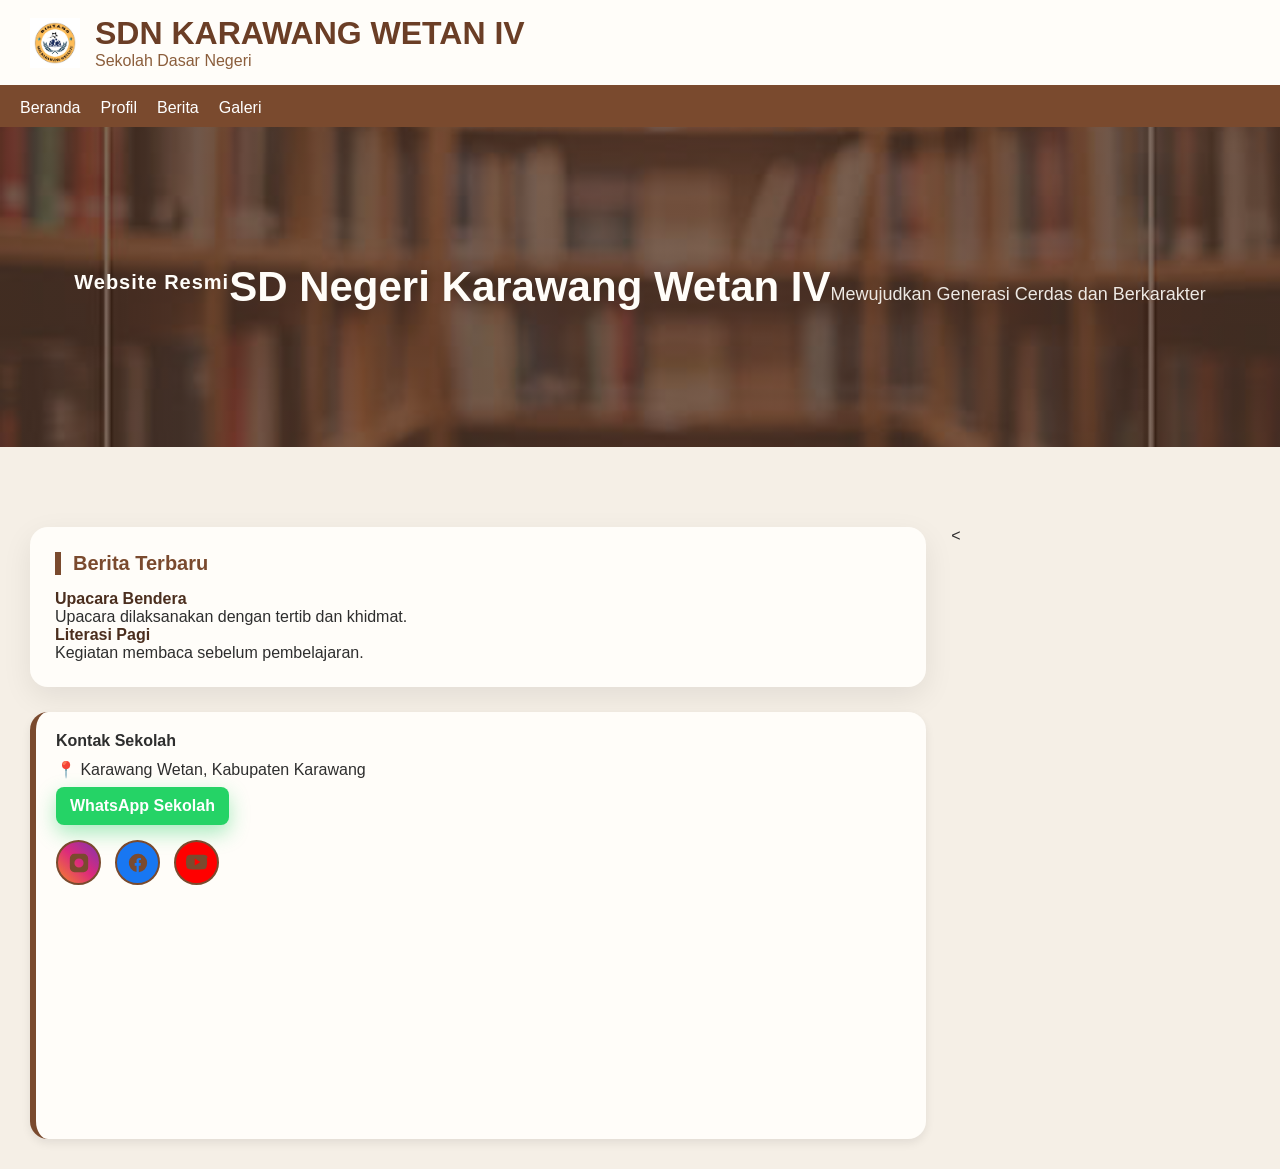
==== index.html @ 0826dd6b "Add files via upload" ====
<!DOCTYPE html>
<html lang="id">
<head>
    <meta charset="UTF-8">
    <title>SDN KARAWANG WETAN IV</title>
    <meta name="viewport" content="width=device-width, initial-scale=1.0">
    <link href="https://fonts.googleapis.com/css2?family=Inter:wght@300;400;600;700&display=swap" rel="stylesheet">
    <link rel="stylesheet" href="style.css">
</head>
<body>

<header class="header fade-in">
    <div class="header-left">
        <img src="logo.jpg" alt="Logo" class="logo">
        <div>
            <h1>SDN KARAWANG WETAN IV</h1>
            <p>Sekolah Dasar Negeri</p>
        </div>
    </div>
</header>

<nav class="navbar fade-in">
    <a href="index.html">Beranda</a>
    <a href="profil.html">Profil</a>
    <a href="berita.html">Berita</a>
    <a href="galeri.html">Galeri</a>
</nav>

<section class="hero">
    <h2>Website Resmi</h2>
<h1>SD Negeri Karawang Wetan IV</h1>
<p class="hero-sub">Mewujudkan Generasi Cerdas dan Berkarakter</p>
</section>

<main class="container">

<section class="content fade-in">
    <h3 class="section-title">Berita Terbaru</h3>

    <article class="post fade-in">
        <h4>Upacara Bendera</h4>
        <p>Upacara dilaksanakan dengan tertib dan khidmat.</p>
    </article>

    <article class="post fade-in">
        <h4>Literasi Pagi</h4>
        <p>Kegiatan membaca sebelum pembelajaran.</p>
    </article>
</section>

<<aside class="sidebar fade-in">
    <h4>Kontak Sekolah</h4>

    <p>
        📍 Karawang Wetan, Kabupaten Karawang
    </p>

    <a href="https://wa.me/6281234567890" target="_blank" class="wa-btn">
        WhatsApp Sekolah
    </a>

    <!-- SOSIAL MEDIA -->
    <div class="social-media">
    <a href="https://instagram.com/" target="_blank" class="social ig" data-tooltip="Instagram Sekolah">
        <svg viewBox="0 0 24 24">
            <path d="M7 2h10a5 5 0 015 5v10a5 5 0 01-5 5H7a5 5 0 01-5-5V7a5 5 0 015-5zm5 5a5 5 0 100 10 5 5 0 000-10zm6.5-.9a1.1 1.1 0 11-2.2 0 1.1 1.1 0 012.2 0z"/>
        </svg>
    </a>

    <a href="https://facebook.com/" target="_blank" class="social fb" data-tooltip="Facebook Sekolah">
        <svg viewBox="0 0 24 24">
            <path d="M22 12a10 10 0 10-11.6 9.9v-7h-2v-3h2v-2.3c0-2 1.2-3.1 3-3.1.9 0 1.8.1 1.8.1v2h-1c-1 0-1.3.6-1.3 1.2V12h2.3l-.4 3h-1.9v7A10 10 0 0022 12z"/>
        </svg>
    </a>

    <a href="https://youtube.com/" target="_blank" class="social yt" data-tooltip="YouTube Sekolah">
        <svg viewBox="0 0 24 24">
            <path d="M23.5 6.5s-.2-1.6-.9-2.3c-.8-.9-1.7-.9-2.1-1C17.7 3 12 3 12 3h0s-5.7 0-8.5.2c-.4.1-1.3.1-2.1 1C.7 4.9.5 6.5.5 6.5S0 8.4 0 10.3v1.4c0 1.9.5 3.8.5 3.8s.2 1.6.9 2.3c.8.9 1.9.9 2.4 1 1.7.2 7.2.2 7.2.2s5.7 0 8.5-.2c.4-.1 1.3-.1 2.1-1 .7-.7.9-2.3.9-2.3s.5-1.9.5-3.8v-1.4c0-1.9-.5-3.8-.5-3.8zM9.5 14.8V7.2l6.2 3.8-6.2 3.8z"/>
        </svg>
    </a>
</div>

    <!-- GOOGLE MAPS -->
    <iframe
        src="https://www.google.com/maps?q=SDN+Karawang+Wetan+IV&output=embed"
        width="100%"
        height="200"
        style="border:0; border-radius:12px; margin-top:15px;"
        loading="lazy">
    </iframe>
</aside>
---- style.css ----
* {
    margin: 0;
    padding: 0;
    box-sizing: border-box;
    font-family: 'Segoe UI', Tahoma, sans-serif;
}

body {
    background-color: #f4f6f9;
    color: #333;
}

/* HEADER */
.header {
    background: #0b5ed7;
    color: white;
    padding: 15px 30px;
}

.header-left {
    display: flex;
    align-items: center;
    gap: 15px;
}

.logo {
    width: 65px;
}

/* NAVBAR */
.navbar {
    background: #084298;
    display: flex;
    flex-wrap: wrap;
    padding: 10px 20px;
}

.navbar a {
    color: white;
    text-decoration: none;
    margin-right: 20px;
    font-weight: 500;
}

.navbar a:hover {
    text-decoration: underline;
}

/* HERO / BERANDA */
.hero {
    background: linear-gradient(
        rgba(0,0,0,0.55),
        rgba(0,0,0,0.55)
    ),
    url("perpustakaan.jpg") center/cover no-repeat;
    height: 320px;
    display: flex;
    justify-content: center;
    align-items: center;
    text-align: center;
    color: white;
}

.hero h2 {
    font-size: 32px;
    margin-bottom: 10px;
}

.hero p {
    font-size: 18px;
}

/* KONTEN */
.container {
    display: grid;
    grid-template-columns: 3fr 1fr;
    gap: 25px;
    padding: 30px;
}

.content {
    background: white;
    padding: 25px;
    border-radius: 12px;
    box-shadow: 0 4px 10px rgba(0,0,0,0.08);
}

.section-title {
    border-left: 5px solid #0b5ed7;
    padding-left: 12px;
    margin-bottom: 15px;
    font-size: 20px;
}

/* SIDEBAR */
.sidebar {
    background: white;
    padding: 20px;
    border-radius: 12px;
    box-shadow: 0 4px 10px rgba(0,0,0,0.08);
}

.sidebar h4 {
    margin-bottom: 10px;
}

/* GALERI */
.content img {
    transition: 0.3s;
}

.content img:hover {
    transform: scale(1.05);
}

/* FOOTER */
.footer {
    background: #0b5ed7;
    color: white;
    text-align: center;
    padding: 15px;
    margin-top: 30px;
}

/* RESPONSIVE */
@media (max-width: 768px) {
    .container {
        grid-template-columns: 1fr;
    }

    .hero h2 {
        font-size: 24px;
    }

    .navbar {
        gap: 10px;
    }
}
.wa-btn {
    display: inline-block;
    margin-top: 8px;
    background: #25d366;
    color: white;
    padding: 10px 14px;
    border-radius: 8px;
    text-decoration: none;
    font-weight: 600;
}

.wa-btn:hover {
    background: #1ebe5d;
}
.logo {
  width: 50px;
}

.slider img {
  width: 100%;
  border-radius: 12px;
  margin-bottom: 20px;
}

.galeri-grid {
  display: grid;
  grid-template-columns: repeat(auto-fill, minmax(150px, 1fr));
  gap: 15px;
}

.galeri-grid img {
  width: 100%;
  border-radius: 10px;
  transition: transform 0.3s;
}

.galeri-grid img:hover {
  transform: scale(1.05);
}
/* ===== ANIMASI GLOBAL ===== */
* {
    transition: all 0.3s ease;
}

/* Animasi fade-in saat load */
.fade-in {
    animation: fadeIn 1s ease forwards;
}

@keyframes fadeIn {
    from {
        opacity: 0;
        transform: translateY(25px);
    }
    to {
        opacity: 1;
        transform: translateY(0);
    }
}

/* Hover card */
.post, .content, .sidebar {
    border-radius: 12px;
}

.post:hover, .content:hover, .sidebar:hover {
    box-shadow: 0 15px 40px rgba(0,0,0,0.12);
    transform: translateY(-5px);
}

/* Navbar animasi */
.navbar a {
    position: relative;
}

.navbar a::after {
    content: "";
    position: absolute;
    bottom: 6px;
    left: 50%;
    width: 0;
    height: 2px;
    background: #0d6efd;
    transition: 0.3s;
}

.navbar a:hover::after {
    width: 60%;
    left: 20%;
}

/* Tombol WA animasi */
.wa-btn {
    box-shadow: 0 8px 20px rgba(37,211,102,0.4);
}

.wa-btn:hover {
    transform: scale(1.05);
}

/* Hero teks animasi */
.hero h1, .hero h2, .hero p {
    animation: fadeIn 1.2s ease;
}
/* SOSIAL MEDIA */
.social-media {
    display: flex;
    gap: 12px;
    margin: 15px 0;
}

.social-media a {
    width: 45px;
    height: 45px;
    border-radius: 50%;
    display: flex;
    align-items: center;
    justify-content: center;
    color: white;
    font-weight: 700;
    text-decoration: none;
    font-size: 14px;
}

/* WARNA IKON */
.social-media .ig {
    background: linear-gradient(45deg, #f58529, #dd2a7b, #8134af);
}

.social-media .fb {
    background: #1877f2;
}

.social-media .yt {
    background: #ff0000;
}

/* HOVER */
.social-media a:hover {
    transform: scale(1.1);
    opacity: 0.9;
}
.social-media {
    display: flex;
    gap: 12px;
    margin: 15px 0;
}

.social {
    width: 46px;
    height: 46px;
    border-radius: 50%;
    display: flex;
    align-items: center;
    justify-content: center;
    position: relative;
    transition: 0.3s ease;
}

.social svg {
    width: 22px;
    height: 22px;
    fill: white;
}

/* WARNA */
.ig { background: linear-gradient(45deg, #f58529, #dd2a7b, #8134af); }
.fb { background: #1877f2; }
.yt { background: #ff0000; }

/* HOVER */
.social:hover {
    transform: scale(1.15);
}

/* TOOLTIP */
.social::after {
    content: attr(data-tooltip);
    position: absolute;
    bottom: -35px;
    background: #333;
    color: white;
    padding: 5px 8px;
    font-size: 12px;
    border-radius: 6px;
    opacity: 0;
    pointer-events: none;
    transition: 0.3s;
    white-space: nowrap;
}

.social:hover::after {
    opacity: 1;
}
/* =========================
   TEMA PERPUSTAKAAN
   ========================= */

body {
    background: #f5efe6;
    color: #2e2e2e;
}

/* HEADER */
.header {
    background: #fffdf9;
    border-bottom: 4px solid #7a4a2e;
}

/* NAVBAR */
.navbar {
    background: #7a4a2e;
}

.navbar a {
    color: #ffffff;
}

.navbar a:hover {
    background: #4b2e1e;
}

/* HERO PERPUSTAKAAN */
.hero {
    background: linear-gradient(
        rgba(75, 46, 30, 0.7),
        rgba(75, 46, 30, 0.7)
    ),
    url("perpustakaan.jpg");
    background-size: cover;
    background-position: center;
    color: #fffdf9;
    padding: 70px 20px;
}

/* CONTAINER */
.container {
    margin-top: 50px;
}

/* CONTENT */
.content {
    background: #fffdf9;
    border-radius: 18px;
    box-shadow: 0 10px 30px rgba(0,0,0,0.08);
}

/* JUDUL SECTION */
.section-title {
    color: #7a4a2e;
    border-left: 6px solid #7a4a2e;
    padding-left: 12px;
    border-bottom: none;
}

/* POST BERITA */
.post h4 {
    color: #4b2e1e;
}

/* SIDEBAR */
.sidebar {
    background: #fffdf9;
    border-left: 6px solid #7a4a2e;
    border-radius: 18px;
}

/* FOOTER */
.footer {
    background: #4b2e1e;
    color: #fffdf9;
}
/* SOSIAL MEDIA PERPUSTAKAAN */

.social-media {
    display: flex;
    gap: 14px;
    margin-top: 15px;
}

.social {
    width: 46px;
    height: 46px;
    border-radius: 50%;
    background: #f5efe6;
    border: 2px solid #7a4a2e;
    display: flex;
    align-items: center;
    justify-content: center;
    transition: 0.3s ease;
}

.social svg {
    width: 22px;
    height: 22px;
    fill: #7a4a2e;
}

.social:hover {
    background: #7a4a2e;
}

.social:hover svg {
    fill: #fffdf9;
}
.whatsapp-btn {
    display: flex;
    align-items: center;
    gap: 10px;
    background: #7a4a2e;
    color: white;
    padding: 12px;
    border-radius: 12px;
    text-decoration: none;
    font-weight: 600;
    margin: 15px 0;
}

.whatsapp-btn:hover {
    background: #4b2e1e;
}
/* WARNA TEKS HEADER */
.header h1 {
    color: #6b3e26; /* coklat pendidikan */
}

.header p {
    color: #8b5e3c;
}
.hero h1 {
    font-size: 42px;
    font-weight: 700;
    line-height: 1.3;
}

.hero h2 {
    font-size: 20px;
    letter-spacing: 1px;
}

.hero-sub {
    margin-top: 15px;
    font-size: 16px;
    opacity: 0.9;
}
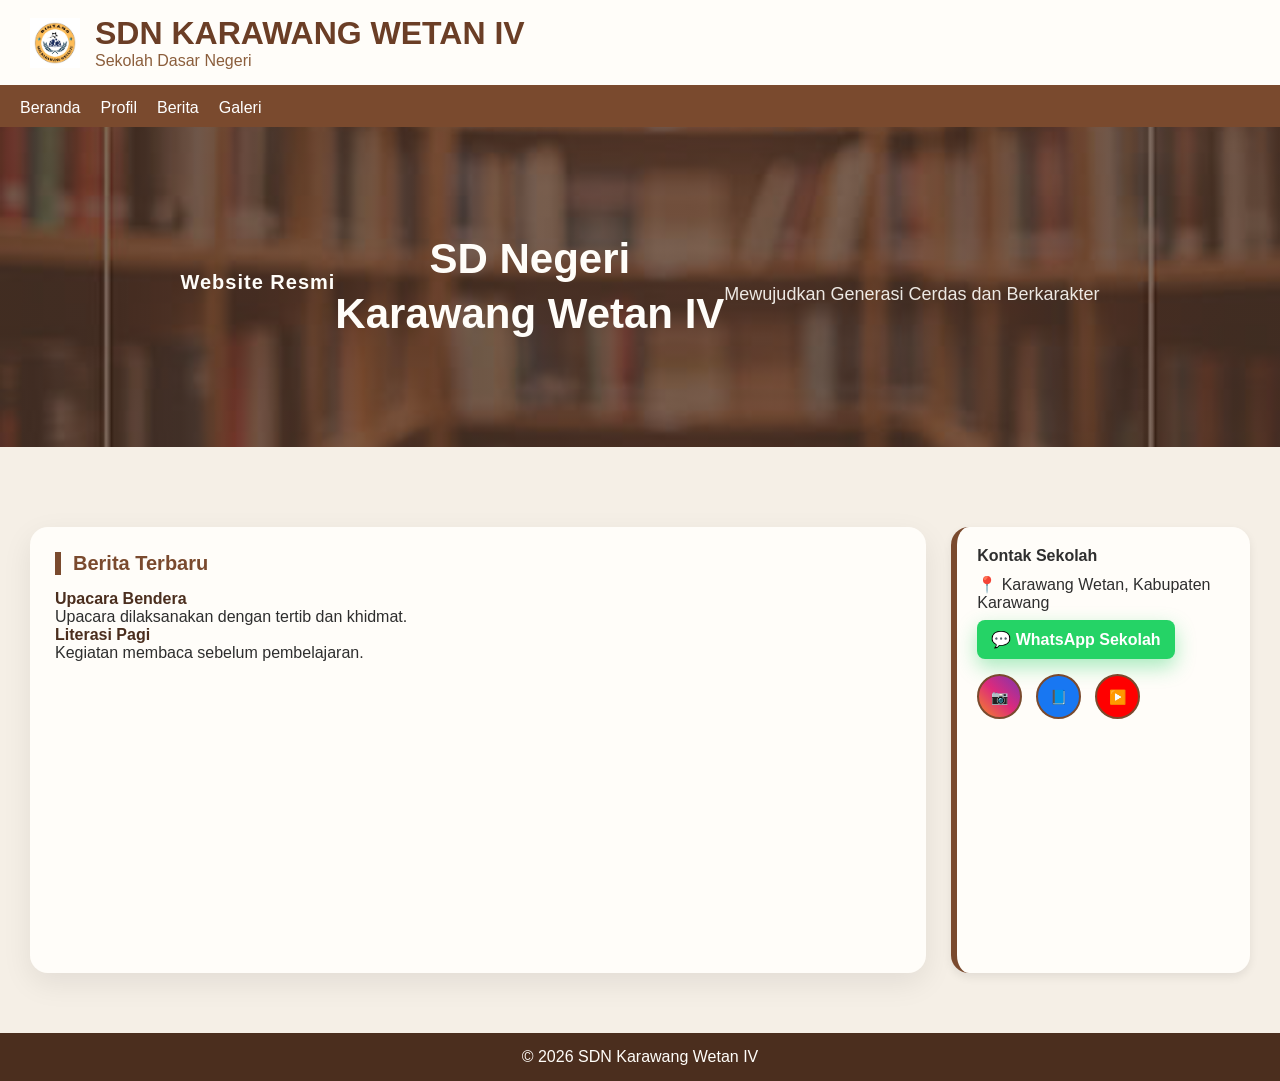
==== commit 86634ff5: "Add files via upload" ====
--- a/index.html
+++ b/index.html
@@ -9,9 +9,10 @@
 </head>
 <body>
 
+<!-- HEADER -->
 <header class="header fade-in">
     <div class="header-left">
-        <img src="logo.jpg" alt="Logo" class="logo">
+        <img src="logo.jpg" alt="Logo Sekolah" class="logo">
         <div>
             <h1>SDN KARAWANG WETAN IV</h1>
             <p>Sekolah Dasar Negeri</p>
@@ -19,6 +20,7 @@
     </div>
 </header>
 
+<!-- NAVBAR -->
 <nav class="navbar fade-in">
     <a href="index.html">Beranda</a>
     <a href="profil.html">Profil</a>
@@ -26,66 +28,75 @@
     <a href="galeri.html">Galeri</a>
 </nav>
 
+<!-- HERO -->
 <section class="hero">
     <h2>Website Resmi</h2>
-<h1>SD Negeri Karawang Wetan IV</h1>
-<p class="hero-sub">Mewujudkan Generasi Cerdas dan Berkarakter</p>
+    <h1>
+        SD Negeri<br>
+        Karawang Wetan IV
+    </h1>
+    <p class="hero-sub">
+        Mewujudkan Generasi Cerdas dan Berkarakter
+    </p>
 </section>
 
+<!-- MAIN CONTENT -->
 <main class="container">
 
-<section class="content fade-in">
-    <h3 class="section-title">Berita Terbaru</h3>
+    <!-- BERITA -->
+    <section class="content fade-in">
+        <h3 class="section-title">Berita Terbaru</h3>
 
-    <article class="post fade-in">
-        <h4>Upacara Bendera</h4>
-        <p>Upacara dilaksanakan dengan tertib dan khidmat.</p>
-    </article>
+        <article class="post fade-in">
+            <h4>Upacara Bendera</h4>
+            <p>Upacara dilaksanakan dengan tertib dan khidmat.</p>
+        </article>
 
-    <article class="post fade-in">
-        <h4>Literasi Pagi</h4>
-        <p>Kegiatan membaca sebelum pembelajaran.</p>
-    </article>
-</section>
+        <article class="post fade-in">
+            <h4>Literasi Pagi</h4>
+            <p>Kegiatan membaca sebelum pembelajaran.</p>
+        </article>
+    </section>
 
-<<aside class="sidebar fade-in">
-    <h4>Kontak Sekolah</h4>
+    <!-- SIDEBAR -->
+    <aside class="sidebar fade-in">
+        <h4>Kontak Sekolah</h4>
 
-    <p>
-        📍 Karawang Wetan, Kabupaten Karawang
-    </p>
+        <p>📍 Karawang Wetan, Kabupaten Karawang</p>
 
-    <a href="https://wa.me/6281234567890" target="_blank" class="wa-btn">
-        WhatsApp Sekolah
-    </a>
+        <a href="https://wa.me/6281234567890" target="_blank" class="wa-btn">
+            💬 WhatsApp Sekolah
+        </a>
 
-    <!-- SOSIAL MEDIA -->
-    <div class="social-media">
-    <a href="https://instagram.com/" target="_blank" class="social ig" data-tooltip="Instagram Sekolah">
-        <svg viewBox="0 0 24 24">
-            <path d="M7 2h10a5 5 0 015 5v10a5 5 0 01-5 5H7a5 5 0 01-5-5V7a5 5 0 015-5zm5 5a5 5 0 100 10 5 5 0 000-10zm6.5-.9a1.1 1.1 0 11-2.2 0 1.1 1.1 0 012.2 0z"/>
-        </svg>
-    </a>
+        <!-- SOSIAL MEDIA -->
+        <div class="social-media">
+            <a href="https://instagram.com/" target="_blank" class="social ig" title="Instagram">
+                📷
+            </a>
+            <a href="https://facebook.com/" target="_blank" class="social fb" title="Facebook">
+                📘
+            </a>
+            <a href="https://youtube.com/" target="_blank" class="social yt" title="YouTube">
+                ▶️
+            </a>
+        </div>
 
-    <a href="https://facebook.com/" target="_blank" class="social fb" data-tooltip="Facebook Sekolah">
-        <svg viewBox="0 0 24 24">
-            <path d="M22 12a10 10 0 10-11.6 9.9v-7h-2v-3h2v-2.3c0-2 1.2-3.1 3-3.1.9 0 1.8.1 1.8.1v2h-1c-1 0-1.3.6-1.3 1.2V12h2.3l-.4 3h-1.9v7A10 10 0 0022 12z"/>
-        </svg>
-    </a>
+        <!-- GOOGLE MAPS -->
+        <iframe
+            src="https://www.google.com/maps?q=SDN+Karawang+Wetan+IV&output=embed"
+            width="100%"
+            height="200"
+            style="border:0; border-radius:12px; margin-top:15px;"
+            loading="lazy">
+        </iframe>
+    </aside>
 
-    <a href="https://youtube.com/" target="_blank" class="social yt" data-tooltip="YouTube Sekolah">
-        <svg viewBox="0 0 24 24">
-            <path d="M23.5 6.5s-.2-1.6-.9-2.3c-.8-.9-1.7-.9-2.1-1C17.7 3 12 3 12 3h0s-5.7 0-8.5.2c-.4.1-1.3.1-2.1 1C.7 4.9.5 6.5.5 6.5S0 8.4 0 10.3v1.4c0 1.9.5 3.8.5 3.8s.2 1.6.9 2.3c.8.9 1.9.9 2.4 1 1.7.2 7.2.2 7.2.2s5.7 0 8.5-.2c.4-.1 1.3-.1 2.1-1 .7-.7.9-2.3.9-2.3s.5-1.9.5-3.8v-1.4c0-1.9-.5-3.8-.5-3.8zM9.5 14.8V7.2l6.2 3.8-6.2 3.8z"/>
-        </svg>
-    </a>
-</div>
+</main>
 
-    <!-- GOOGLE MAPS -->
-    <iframe
-        src="https://www.google.com/maps?q=SDN+Karawang+Wetan+IV&output=embed"
-        width="100%"
-        height="200"
-        style="border:0; border-radius:12px; margin-top:15px;"
-        loading="lazy">
-    </iframe>
-</aside>
+<!-- FOOTER -->
+<footer class="footer">
+    © 2026 SDN Karawang Wetan IV
+</footer>
+
+</body>
+</html>
--- a/style.css
+++ b/style.css
@@ -481,3 +481,73 @@
     font-size: 16px;
     opacity: 0.9;
 }
+/* SECTION UMUM */
+.section {
+    background: white;
+    margin: 40px auto;
+    padding: 30px;
+    width: 90%;
+    max-width: 1200px;
+    border-radius: 12px;
+}
+
+/* MOTTO */
+.motto {
+    text-align: center;
+    font-size: 22px;
+    font-weight: 600;
+    color: #6b3e26;
+}
+
+/* STATISTIK */
+.stats {
+    display: grid;
+    grid-template-columns: repeat(auto-fit, minmax(150px, 1fr));
+    gap: 20px;
+    text-align: center;
+}
+
+.stat-box {
+    background: #f5f1ec;
+    padding: 20px;
+    border-radius: 10px;
+    font-size: 18px;
+}
+
+/* LIST */
+.list {
+    padding-left: 20px;
+}
+
+.list li {
+    margin-bottom: 8px;
+}
+
+/* ANIMASI SCROLL */
+.fade-in {
+    animation: fadeUp 0.8s ease both;
+}
+
+@keyframes fadeUp {
+    from {
+        opacity: 0;
+        transform: translateY(30px);
+    }
+    to {
+        opacity: 1;
+        transform: translateY(0);
+    }
+}
+
+/* FLOATING WHATSAPP */
+.whatsapp-float {
+    position: fixed;
+    bottom: 20px;
+    right: 20px;
+    background: #25D366;
+    color: white;
+    padding: 14px 18px;
+    border-radius: 50px;
+    text-decoration: none;
+    font-weight: 600;
+}
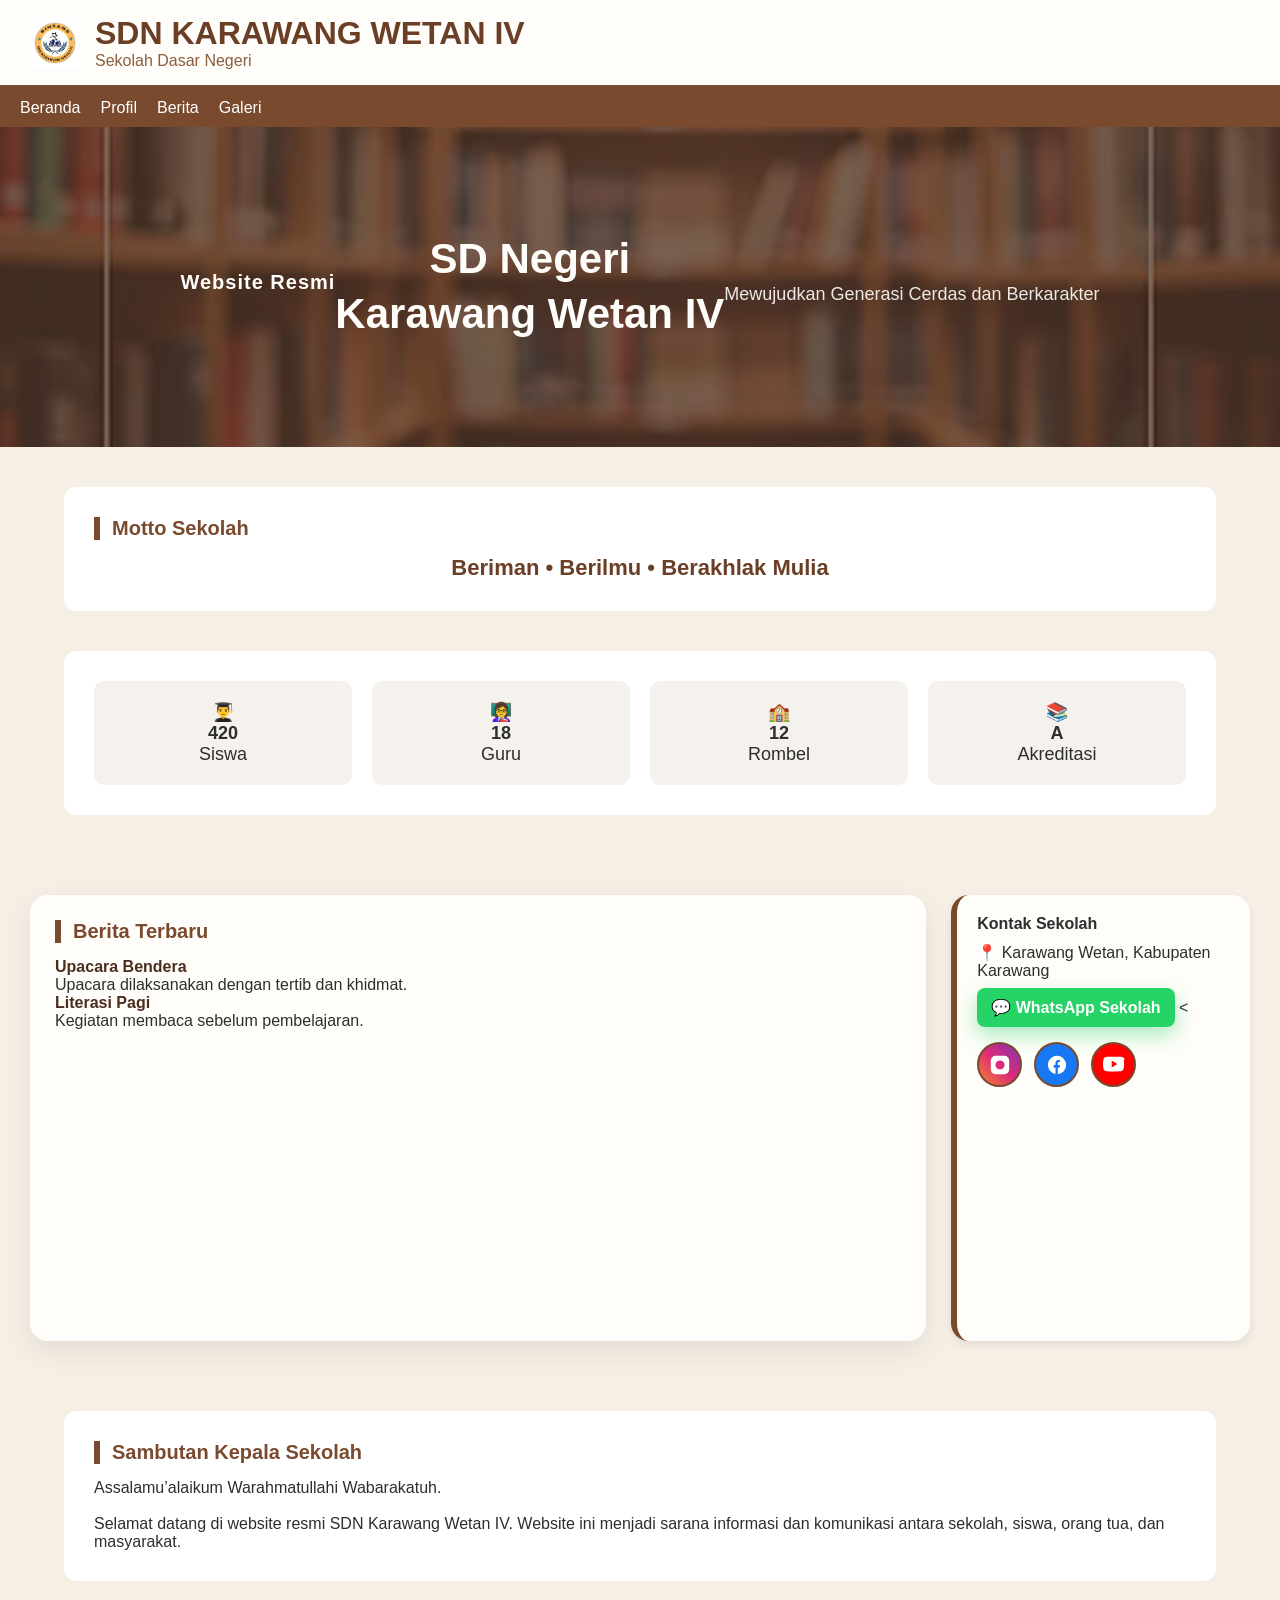
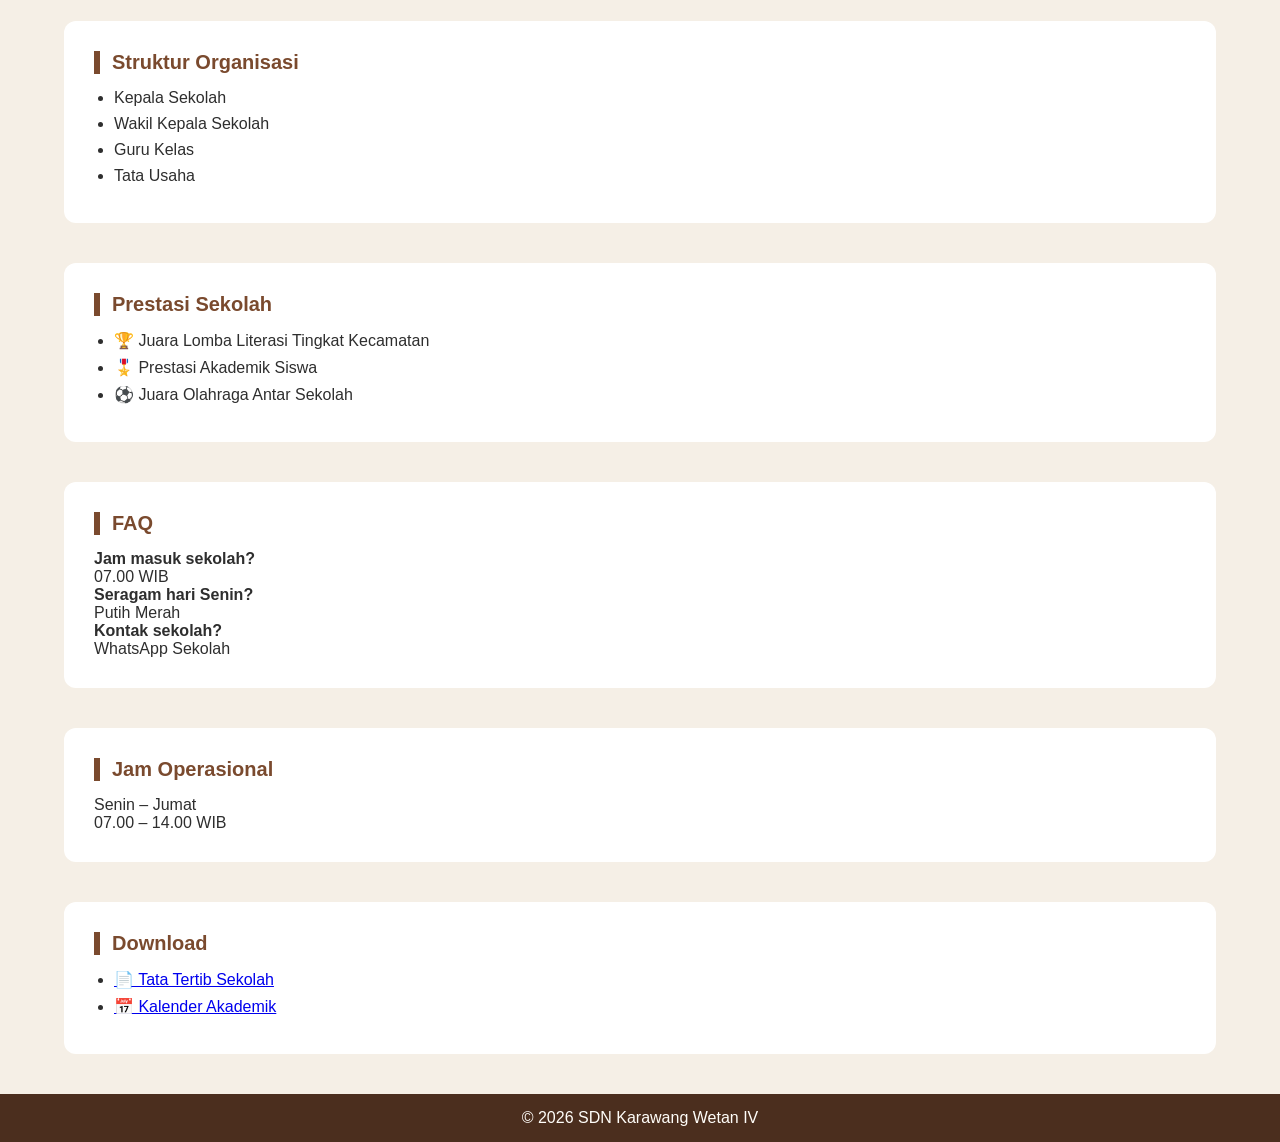
==== commit fc55b733: "Add files via upload" ====
--- a/index.html
+++ b/index.html
@@ -35,9 +35,21 @@
         SD Negeri<br>
         Karawang Wetan IV
     </h1>
-    <p class="hero-sub">
-        Mewujudkan Generasi Cerdas dan Berkarakter
-    </p>
+    <p class="hero-sub">Mewujudkan Generasi Cerdas dan Berkarakter</p>
+</section>
+
+<!-- MOTTO SEKOLAH -->
+<section class="section fade-in">
+    <h2 class="section-title">Motto Sekolah</h2>
+    <p class="motto">Beriman • Berilmu • Berakhlak Mulia</p>
+</section>
+
+<!-- STATISTIK -->
+<section class="section stats fade-in">
+    <div class="stat-box">👨‍🎓<br><strong>420</strong><br>Siswa</div>
+    <div class="stat-box">👩‍🏫<br><strong>18</strong><br>Guru</div>
+    <div class="stat-box">🏫<br><strong>12</strong><br>Rombel</div>
+    <div class="stat-box">📚<br><strong>A</strong><br>Akreditasi</div>
 </section>
 
 <!-- MAIN CONTENT -->
@@ -61,27 +73,35 @@
     <!-- SIDEBAR -->
     <aside class="sidebar fade-in">
         <h4>Kontak Sekolah</h4>
-
         <p>📍 Karawang Wetan, Kabupaten Karawang</p>
 
         <a href="https://wa.me/6281234567890" target="_blank" class="wa-btn">
             💬 WhatsApp Sekolah
         </a>
 
-        <!-- SOSIAL MEDIA -->
-        <div class="social-media">
-            <a href="https://instagram.com/" target="_blank" class="social ig" title="Instagram">
-                📷
-            </a>
-            <a href="https://facebook.com/" target="_blank" class="social fb" title="Facebook">
-                📘
-            </a>
-            <a href="https://youtube.com/" target="_blank" class="social yt" title="YouTube">
-                ▶️
-            </a>
-        </div>
+        <<div class="social-media">
+    <!-- INSTAGRAM -->
+    <a href="https://instagram.com/" target="_blank" class="social ig" title="Instagram">
+        <svg viewBox="0 0 24 24">
+            <path d="M7 2h10a5 5 0 015 5v10a5 5 0 01-5 5H7a5 5 0 01-5-5V7a5 5 0 015-5zm5 5a5 5 0 100 10 5 5 0 000-10zm6.5-.9a1.1 1.1 0 11-2.2 0 1.1 1.1 0 012.2 0z"/>
+        </svg>
+    </a>
 
-        <!-- GOOGLE MAPS -->
+    <!-- FACEBOOK -->
+    <a href="https://facebook.com/" target="_blank" class="social fb" title="Facebook">
+        <svg viewBox="0 0 24 24">
+            <path d="M22 12a10 10 0 10-11.6 9.9v-7h-2v-3h2v-2.3c0-2 1.2-3.1 3-3.1.9 0 1.8.1 1.8.1v2h-1c-1 0-1.3.6-1.3 1.2V12h2.3l-.4 3h-1.9v7A10 10 0 0022 12z"/>
+        </svg>
+    </a>
+
+    <!-- YOUTUBE -->
+    <a href="https://youtube.com/" target="_blank" class="social yt" title="YouTube">
+        <svg viewBox="0 0 24 24">
+            <path d="M23.5 6.5s-.2-1.6-.9-2.3c-.8-.9-1.7-.9-2.1-1C17.7 3 12 3 12 3s-5.7 0-8.5.2c-.4.1-1.3.1-2.1 1C.7 4.9.5 6.5.5 6.5S0 8.4 0 10.3v1.4c0 1.9.5 3.8.5 3.8s.2 1.6.9 2.3c.8.9 1.9.9 2.4 1 1.7.2 7.2.2 7.2.2s5.7 0 8.5-.2c.4-.1 1.3-.1 2.1-1 .7-.7.9-2.3.9-2.3s.5-1.9.5-3.8v-1.4c0-1.9-.5-3.8-.5-3.8zM9.5 14.8V7.2l6.2 3.8-6.2 3.8z"/>
+        </svg>
+    </a>
+</div>
+
         <iframe
             src="https://www.google.com/maps?q=SDN+Karawang+Wetan+IV&output=embed"
             width="100%"
@@ -93,6 +113,61 @@
 
 </main>
 
+<!-- SAMBUTAN KEPALA SEKOLAH -->
+<section class="section fade-in">
+    <h2 class="section-title">Sambutan Kepala Sekolah</h2>
+    <p>
+        Assalamu’alaikum Warahmatullahi Wabarakatuh.<br><br>
+        Selamat datang di website resmi SDN Karawang Wetan IV.
+        Website ini menjadi sarana informasi dan komunikasi antara
+        sekolah, siswa, orang tua, dan masyarakat.
+    </p>
+</section>
+
+<!-- STRUKTUR ORGANISASI -->
+<section class="section fade-in">
+    <h2 class="section-title">Struktur Organisasi</h2>
+    <ul class="list">
+        <li>Kepala Sekolah</li>
+        <li>Wakil Kepala Sekolah</li>
+        <li>Guru Kelas</li>
+        <li>Tata Usaha</li>
+    </ul>
+</section>
+
+<!-- PRESTASI -->
+<section class="section fade-in">
+    <h2 class="section-title">Prestasi Sekolah</h2>
+    <ul class="list">
+        <li>🏆 Juara Lomba Literasi Tingkat Kecamatan</li>
+        <li>🎖️ Prestasi Akademik Siswa</li>
+        <li>⚽ Juara Olahraga Antar Sekolah</li>
+    </ul>
+</section>
+
+<!-- FAQ -->
+<section class="section fade-in">
+    <h2 class="section-title">FAQ</h2>
+    <p><strong>Jam masuk sekolah?</strong><br>07.00 WIB</p>
+    <p><strong>Seragam hari Senin?</strong><br>Putih Merah</p>
+    <p><strong>Kontak sekolah?</strong><br>WhatsApp Sekolah</p>
+</section>
+
+<!-- JAM OPERASIONAL -->
+<section class="section fade-in">
+    <h2 class="section-title">Jam Operasional</h2>
+    <p>Senin – Jumat<br>07.00 – 14.00 WIB</p>
+</section>
+
+<!-- DOWNLOAD -->
+<section class="section fade-in">
+    <h2 class="section-title">Download</h2>
+    <ul class="list">
+        <li><a href="#">📄 Tata Tertib Sekolah</a></li>
+        <li><a href="#">📅 Kalender Akademik</a></li>
+    </ul>
+</section>
+
 <!-- FOOTER -->
 <footer class="footer">
     © 2026 SDN Karawang Wetan IV
--- a/style.css
+++ b/style.css
@@ -551,3 +551,34 @@
     text-decoration: none;
     font-weight: 600;
 }
+.social-media {
+    display: flex;
+    gap: 12px;
+    margin-top: 15px;
+}
+
+.social {
+    width: 44px;
+    height: 44px;
+    border-radius: 50%;
+    background: #000;
+    display: flex;
+    align-items: center;
+    justify-content: center;
+    transition: 0.3s ease;
+}
+
+.social svg {
+    width: 22px;
+    height: 22px;
+    fill: white;
+}
+
+/* WARNA BRAND ASLI */
+.social.ig:hover { background: #E1306C; }
+.social.fb:hover { background: #1877F2; }
+.social.yt:hover { background: #FF0000; }
+
+.social:hover {
+    transform: scale(1.1);
+}
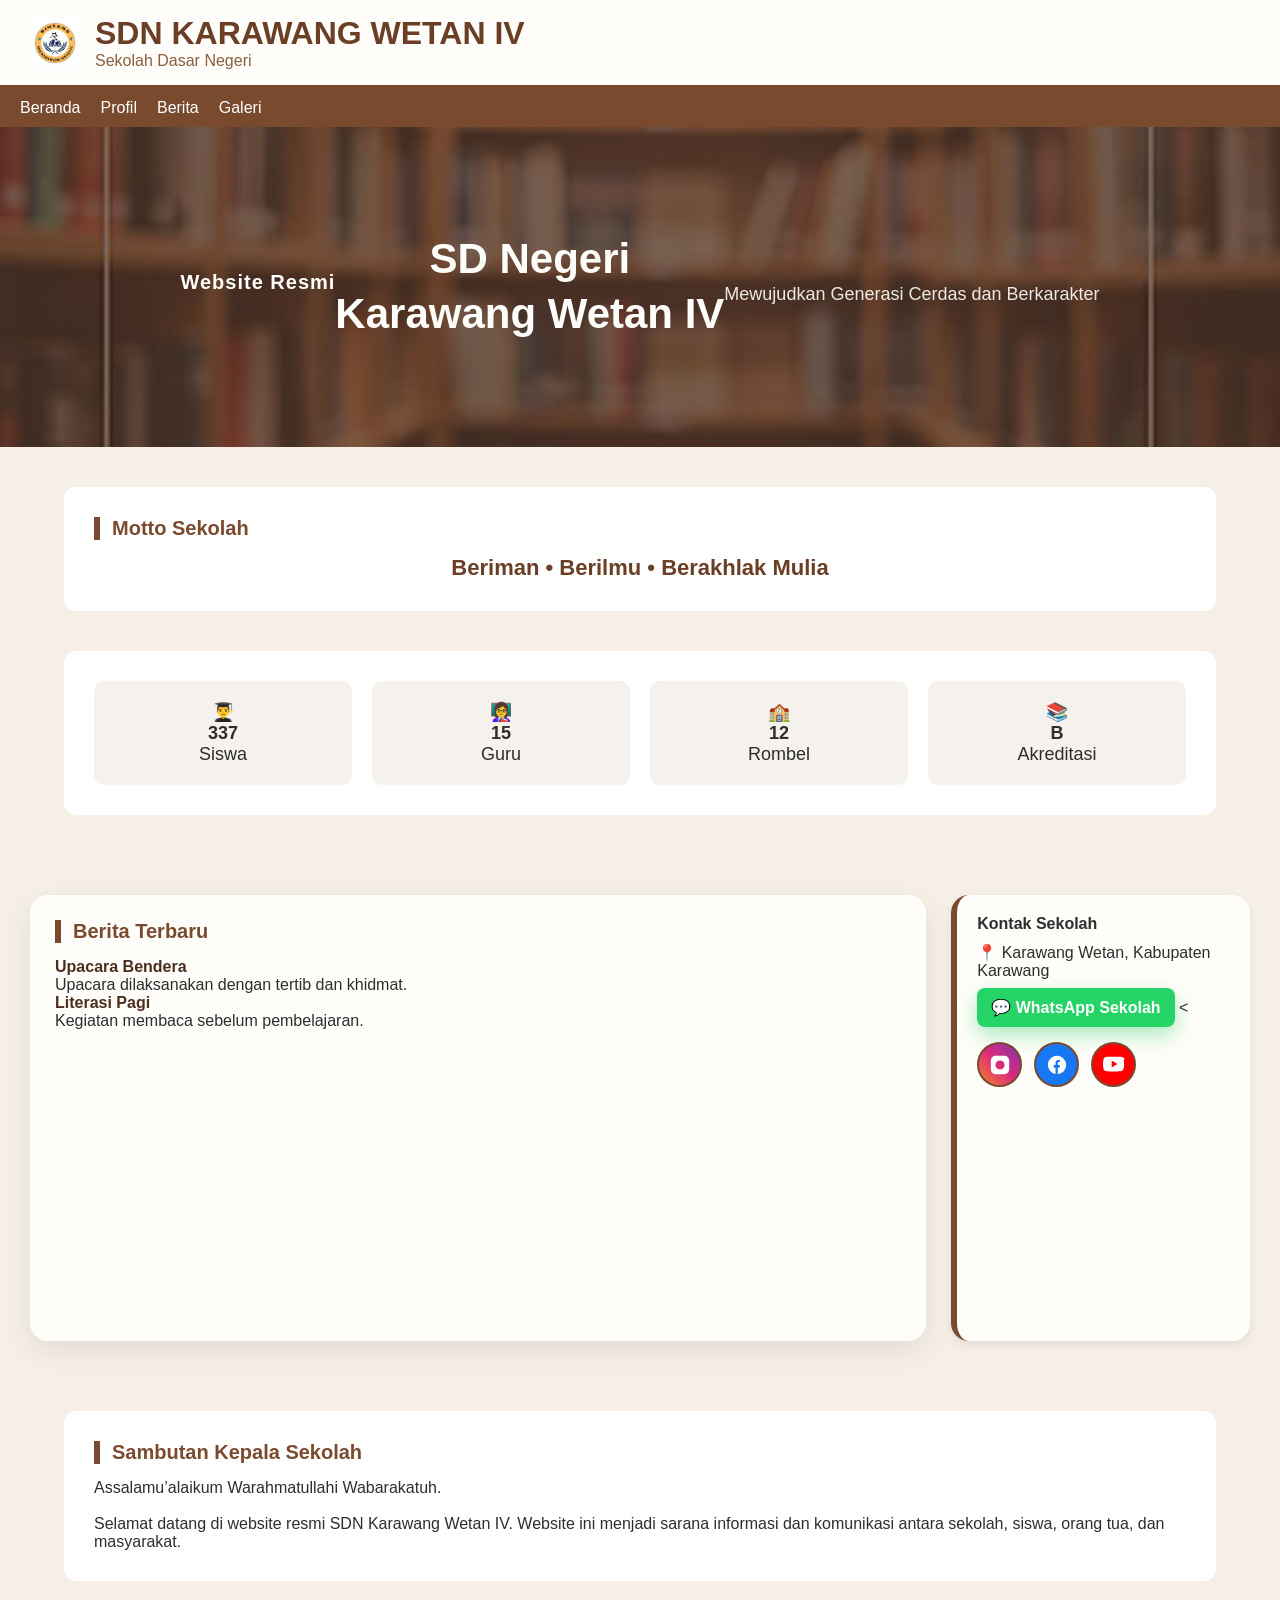
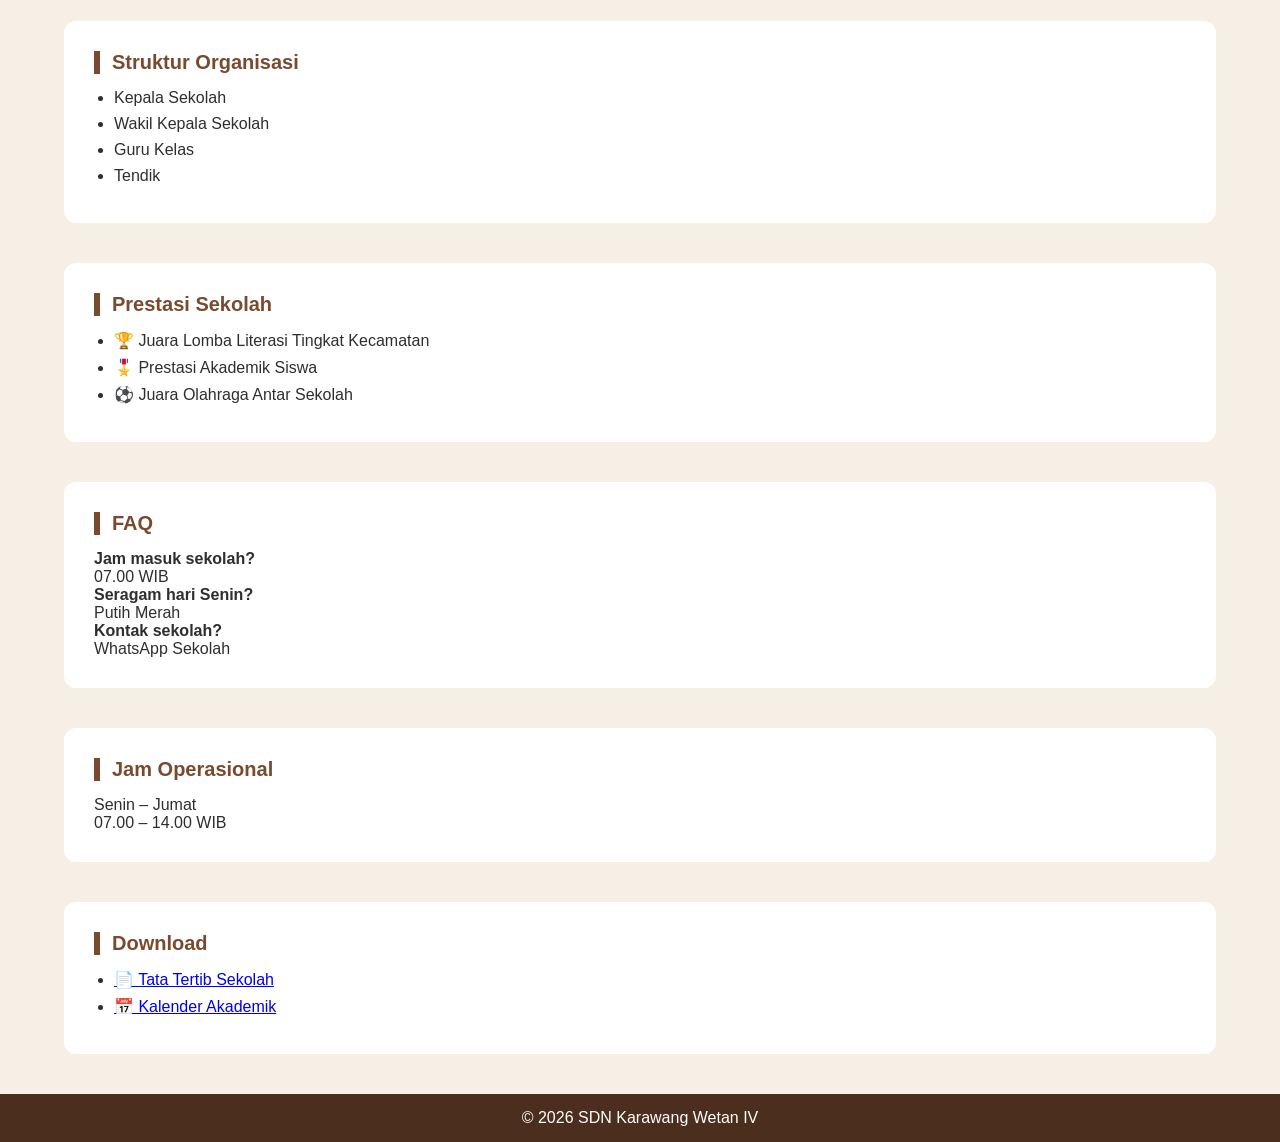
==== commit d9fce559: "Add files via upload" ====
--- a/index.html
+++ b/index.html
@@ -46,10 +46,10 @@
 
 <!-- STATISTIK -->
 <section class="section stats fade-in">
-    <div class="stat-box">👨‍🎓<br><strong>420</strong><br>Siswa</div>
-    <div class="stat-box">👩‍🏫<br><strong>18</strong><br>Guru</div>
+    <div class="stat-box">👨‍🎓<br><strong>337</strong><br>Siswa</div>
+    <div class="stat-box">👩‍🏫<br><strong>15</strong><br>Guru</div>
     <div class="stat-box">🏫<br><strong>12</strong><br>Rombel</div>
-    <div class="stat-box">📚<br><strong>A</strong><br>Akreditasi</div>
+    <div class="stat-box">📚<br><strong>B</strong><br>Akreditasi</div>
 </section>
 
 <!-- MAIN CONTENT -->
@@ -131,7 +131,7 @@
         <li>Kepala Sekolah</li>
         <li>Wakil Kepala Sekolah</li>
         <li>Guru Kelas</li>
-        <li>Tata Usaha</li>
+        <li>Tendik</li>
     </ul>
 </section>
 
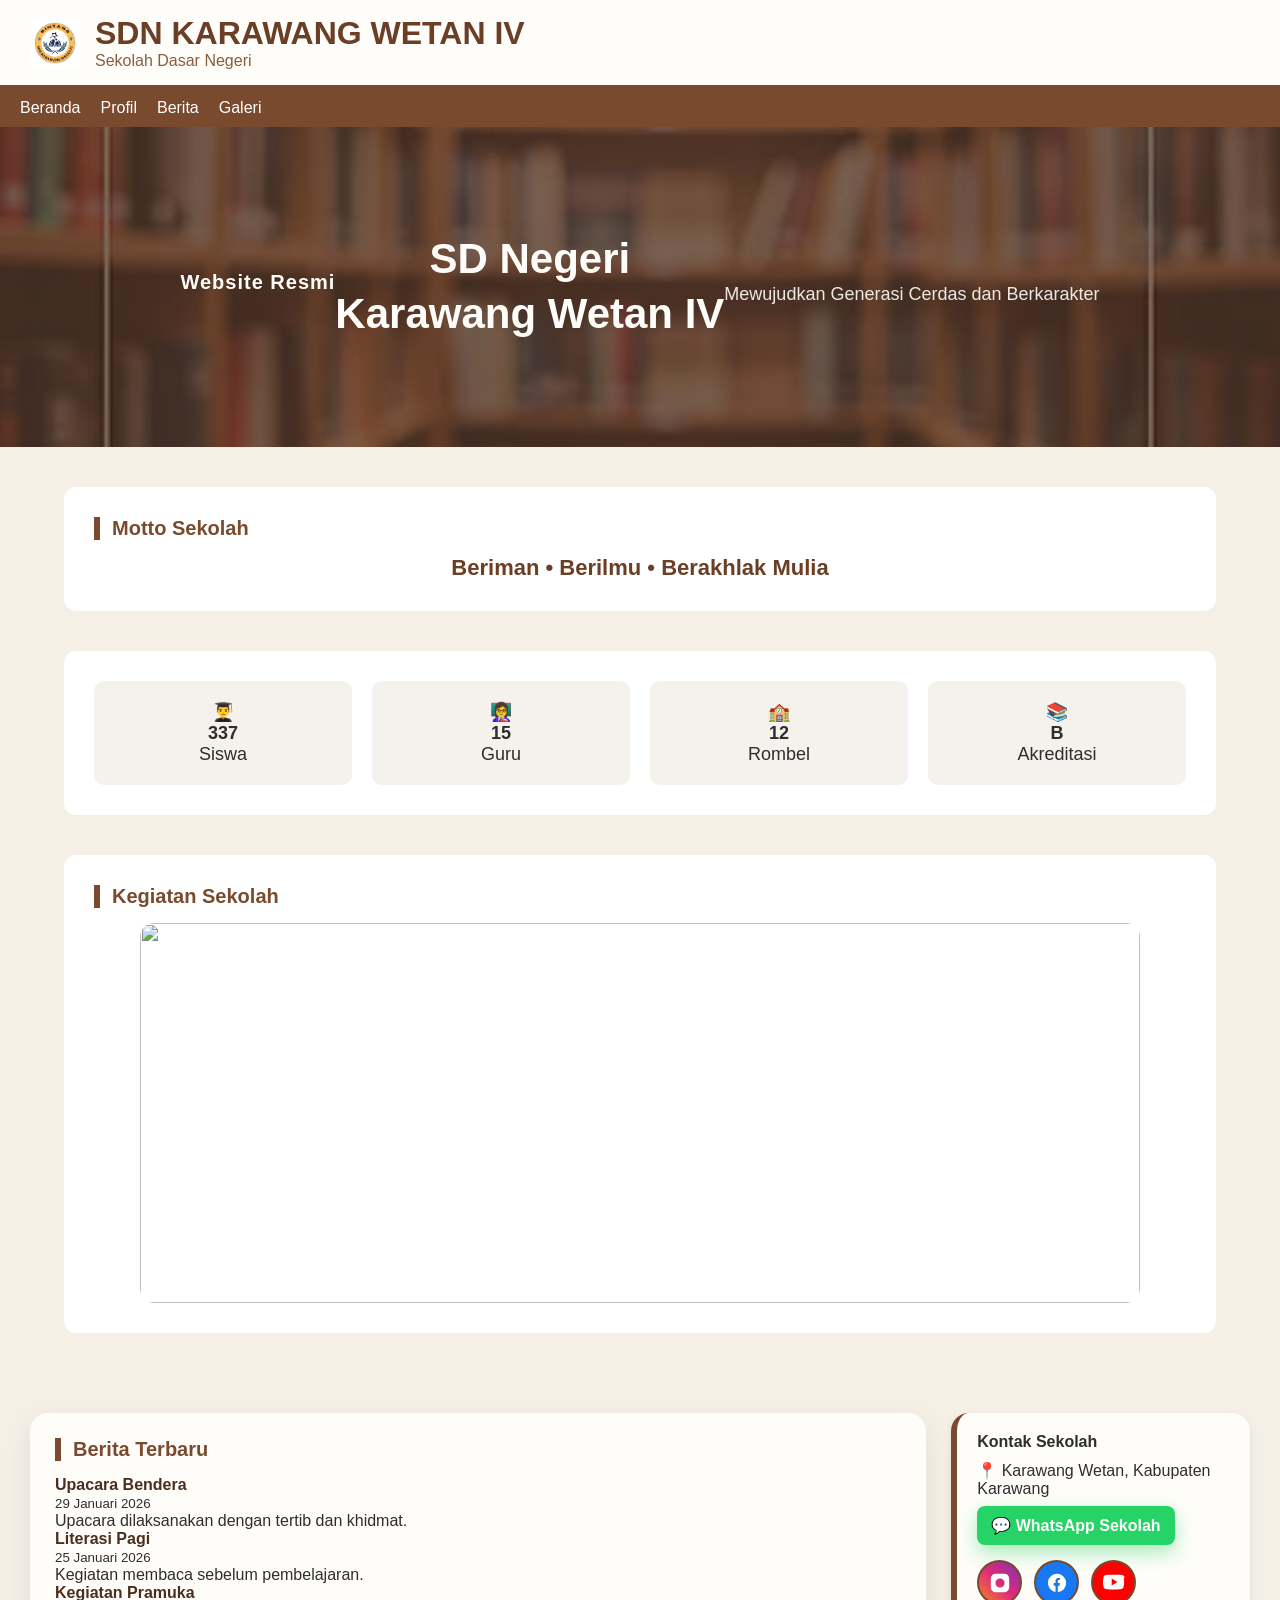
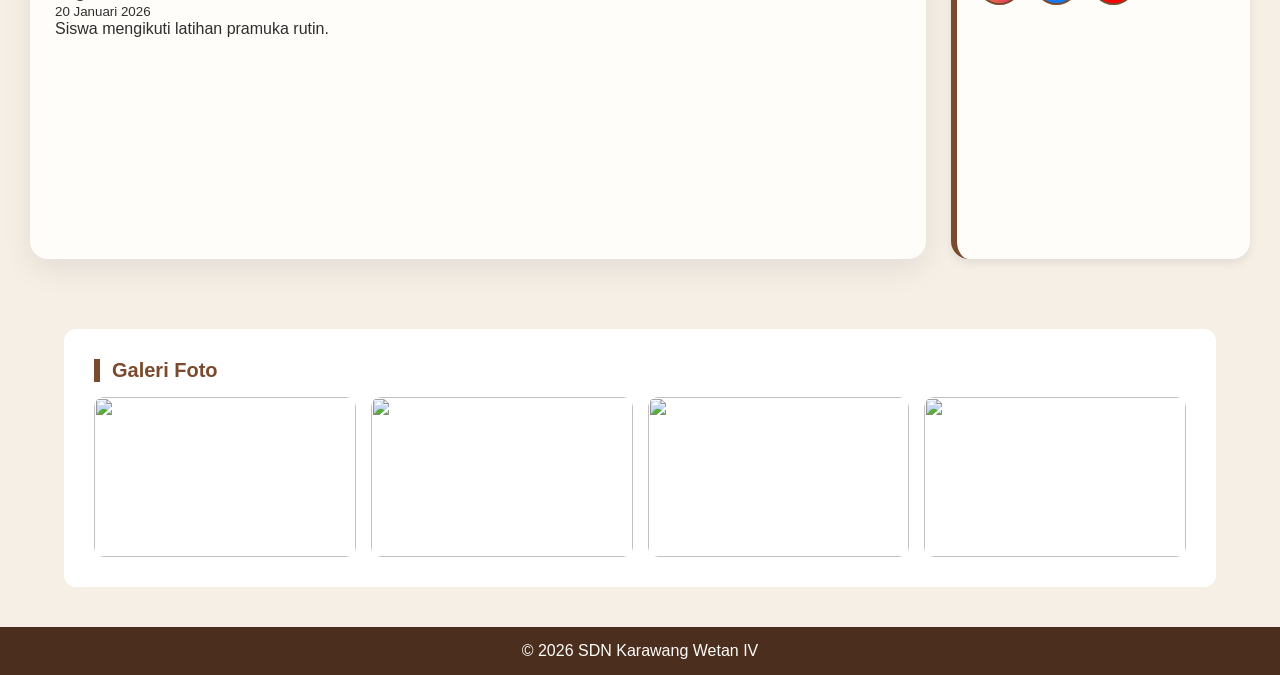
==== commit a195066a: "Add files via upload" ====
--- a/index.html
+++ b/index.html
@@ -31,14 +31,11 @@
 <!-- HERO -->
 <section class="hero">
     <h2>Website Resmi</h2>
-    <h1>
-        SD Negeri<br>
-        Karawang Wetan IV
-    </h1>
+    <h1>SD Negeri<br>Karawang Wetan IV</h1>
     <p class="hero-sub">Mewujudkan Generasi Cerdas dan Berkarakter</p>
 </section>
 
-<!-- MOTTO SEKOLAH -->
+<!-- MOTTO -->
 <section class="section fade-in">
     <h2 class="section-title">Motto Sekolah</h2>
     <p class="motto">Beriman • Berilmu • Berakhlak Mulia</p>
@@ -52,6 +49,16 @@
     <div class="stat-box">📚<br><strong>B</strong><br>Akreditasi</div>
 </section>
 
+<!-- SLIDER KEGIATAN -->
+<section class="section fade-in">
+    <h2 class="section-title">Kegiatan Sekolah</h2>
+    <div class="slider">
+        <img src="slide1.jpg" class="slide active">
+        <img src="slide2.jpg" class="slide">
+        <img src="slide3.jpg" class="slide">
+    </div>
+</section>
+
 <!-- MAIN CONTENT -->
 <main class="container">
 
@@ -59,14 +66,22 @@
     <section class="content fade-in">
         <h3 class="section-title">Berita Terbaru</h3>
 
-        <article class="post fade-in">
+        <article class="post">
             <h4>Upacara Bendera</h4>
+            <small>29 Januari 2026</small>
             <p>Upacara dilaksanakan dengan tertib dan khidmat.</p>
         </article>
 
-        <article class="post fade-in">
+        <article class="post">
             <h4>Literasi Pagi</h4>
+            <small>25 Januari 2026</small>
             <p>Kegiatan membaca sebelum pembelajaran.</p>
+        </article>
+
+        <article class="post">
+            <h4>Kegiatan Pramuka</h4>
+            <small>20 Januari 2026</small>
+            <p>Siswa mengikuti latihan pramuka rutin.</p>
         </article>
     </section>
 
@@ -79,99 +94,69 @@
             💬 WhatsApp Sekolah
         </a>
 
-        <<div class="social-media">
-    <!-- INSTAGRAM -->
-    <a href="https://instagram.com/" target="_blank" class="social ig" title="Instagram">
-        <svg viewBox="0 0 24 24">
-            <path d="M7 2h10a5 5 0 015 5v10a5 5 0 01-5 5H7a5 5 0 01-5-5V7a5 5 0 015-5zm5 5a5 5 0 100 10 5 5 0 000-10zm6.5-.9a1.1 1.1 0 11-2.2 0 1.1 1.1 0 012.2 0z"/>
-        </svg>
-    </a>
+        <!-- SOSIAL MEDIA -->
+        <div class="social-media">
+            <a href="https://instagram.com" target="_blank" class="social ig">
+                <svg viewBox="0 0 24 24"><path d="M7 2h10a5 5 0 015 5v10a5 5 0 01-5 5H7a5 5 0 01-5-5V7a5 5 0 015-5zm5 5a5 5 0 100 10 5 5 0 000-10zm6.5-.9a1.1 1.1 0 11-2.2 0 1.1 1.1 0 012.2 0z"/></svg>
+            </a>
+            <a href="https://facebook.com" target="_blank" class="social fb">
+                <svg viewBox="0 0 24 24"><path d="M22 12a10 10 0 10-11.6 9.9v-7h-2v-3h2v-2.3c0-2 1.2-3.1 3-3.1.9 0 1.8.1 1.8.1v2h-1c-1 0-1.3.6-1.3 1.2V12h2.3l-.4 3h-1.9v7A10 10 0 0022 12z"/></svg>
+            </a>
+            <a href="https://youtube.com" target="_blank" class="social yt">
+                <svg viewBox="0 0 24 24"><path d="M23.5 6.5s-.2-1.6-.9-2.3c-.8-.9-1.7-.9-2.1-1C17.7 3 12 3 12 3s-5.7 0-8.5.2c-.4.1-1.3.1-2.1 1C.7 4.9.5 6.5.5 6.5S0 8.4 0 10.3v1.4c0 1.9.5 3.8.5 3.8s.2 1.6.9 2.3c.8.9 1.9.9 2.4 1 1.7.2 7.2.2 7.2.2s5.7 0 8.5-.2c.4-.1 1.3-.1 2.1-1 .7-.7.9-2.3.9-2.3s.5-1.9.5-3.8v-1.4c0-1.9-.5-3.8-.5-3.8zM9.5 14.8V7.2l6.2 3.8-6.2 3.8z"/></svg>
+            </a>
+        </div>
 
-    <!-- FACEBOOK -->
-    <a href="https://facebook.com/" target="_blank" class="social fb" title="Facebook">
-        <svg viewBox="0 0 24 24">
-            <path d="M22 12a10 10 0 10-11.6 9.9v-7h-2v-3h2v-2.3c0-2 1.2-3.1 3-3.1.9 0 1.8.1 1.8.1v2h-1c-1 0-1.3.6-1.3 1.2V12h2.3l-.4 3h-1.9v7A10 10 0 0022 12z"/>
-        </svg>
-    </a>
-
-    <!-- YOUTUBE -->
-    <a href="https://youtube.com/" target="_blank" class="social yt" title="YouTube">
-        <svg viewBox="0 0 24 24">
-            <path d="M23.5 6.5s-.2-1.6-.9-2.3c-.8-.9-1.7-.9-2.1-1C17.7 3 12 3 12 3s-5.7 0-8.5.2c-.4.1-1.3.1-2.1 1C.7 4.9.5 6.5.5 6.5S0 8.4 0 10.3v1.4c0 1.9.5 3.8.5 3.8s.2 1.6.9 2.3c.8.9 1.9.9 2.4 1 1.7.2 7.2.2 7.2.2s5.7 0 8.5-.2c.4-.1 1.3-.1 2.1-1 .7-.7.9-2.3.9-2.3s.5-1.9.5-3.8v-1.4c0-1.9-.5-3.8-.5-3.8zM9.5 14.8V7.2l6.2 3.8-6.2 3.8z"/>
-        </svg>
-    </a>
-</div>
-
+        <!-- MAPS -->
         <iframe
             src="https://www.google.com/maps?q=SDN+Karawang+Wetan+IV&output=embed"
-            width="100%"
-            height="200"
-            style="border:0; border-radius:12px; margin-top:15px;"
+            width="100%" height="200"
+            style="border:0;border-radius:12px;margin-top:15px;"
             loading="lazy">
         </iframe>
     </aside>
 
 </main>
 
-<!-- SAMBUTAN KEPALA SEKOLAH -->
+<!-- GALERI -->
 <section class="section fade-in">
-    <h2 class="section-title">Sambutan Kepala Sekolah</h2>
-    <p>
-        Assalamu’alaikum Warahmatullahi Wabarakatuh.<br><br>
-        Selamat datang di website resmi SDN Karawang Wetan IV.
-        Website ini menjadi sarana informasi dan komunikasi antara
-        sekolah, siswa, orang tua, dan masyarakat.
-    </p>
+    <h2 class="section-title">Galeri Foto</h2>
+    <div class="gallery">
+        <img src="galeri1.jpg" onclick="openLightbox(this)">
+        <img src="galeri2.jpg" onclick="openLightbox(this)">
+        <img src="galeri3.jpg" onclick="openLightbox(this)">
+        <img src="galeri4.jpg" onclick="openLightbox(this)">
+    </div>
 </section>
 
-<!-- STRUKTUR ORGANISASI -->
-<section class="section fade-in">
-    <h2 class="section-title">Struktur Organisasi</h2>
-    <ul class="list">
-        <li>Kepala Sekolah</li>
-        <li>Wakil Kepala Sekolah</li>
-        <li>Guru Kelas</li>
-        <li>Tendik</li>
-    </ul>
-</section>
-
-<!-- PRESTASI -->
-<section class="section fade-in">
-    <h2 class="section-title">Prestasi Sekolah</h2>
-    <ul class="list">
-        <li>🏆 Juara Lomba Literasi Tingkat Kecamatan</li>
-        <li>🎖️ Prestasi Akademik Siswa</li>
-        <li>⚽ Juara Olahraga Antar Sekolah</li>
-    </ul>
-</section>
-
-<!-- FAQ -->
-<section class="section fade-in">
-    <h2 class="section-title">FAQ</h2>
-    <p><strong>Jam masuk sekolah?</strong><br>07.00 WIB</p>
-    <p><strong>Seragam hari Senin?</strong><br>Putih Merah</p>
-    <p><strong>Kontak sekolah?</strong><br>WhatsApp Sekolah</p>
-</section>
-
-<!-- JAM OPERASIONAL -->
-<section class="section fade-in">
-    <h2 class="section-title">Jam Operasional</h2>
-    <p>Senin – Jumat<br>07.00 – 14.00 WIB</p>
-</section>
-
-<!-- DOWNLOAD -->
-<section class="section fade-in">
-    <h2 class="section-title">Download</h2>
-    <ul class="list">
-        <li><a href="#">📄 Tata Tertib Sekolah</a></li>
-        <li><a href="#">📅 Kalender Akademik</a></li>
-    </ul>
-</section>
+<!-- LIGHTBOX -->
+<div id="lightbox" onclick="closeLightbox()">
+    <img id="lightbox-img">
+</div>
 
 <!-- FOOTER -->
 <footer class="footer">
     © 2026 SDN Karawang Wetan IV
 </footer>
 
+<!-- SCRIPT -->
+<script>
+let slides = document.querySelectorAll('.slide');
+let index = 0;
+setInterval(() => {
+    slides[index].classList.remove('active');
+    index = (index + 1) % slides.length;
+    slides[index].classList.add('active');
+}, 4000);
+
+function openLightbox(img) {
+    document.getElementById('lightbox').style.display = 'flex';
+    document.getElementById('lightbox-img').src = img.src;
+}
+function closeLightbox() {
+    document.getElementById('lightbox').style.display = 'none';
+}
+</script>
+
 </body>
 </html>
--- a/style.css
+++ b/style.css
@@ -582,3 +582,65 @@
 .social:hover {
     transform: scale(1.1);
 }
+/* SLIDER */
+.slider {
+    position: relative;
+    width: 100%;
+    max-width: 1000px;
+    height: 380px;
+    margin: auto;
+    overflow: hidden;
+    border-radius: 14px;
+}
+
+.slide {
+    position: absolute;
+    width: 100%;
+    height: 100%;
+    object-fit: cover;
+    opacity: 0;
+    transition: opacity 1s ease;
+}
+
+.slide.active {
+    opacity: 1;
+}
+/* GALERI */
+.gallery {
+    display: grid;
+    grid-template-columns: repeat(auto-fit, minmax(180px, 1fr));
+    gap: 15px;
+}
+
+.gallery img {
+    width: 100%;
+    height: 160px;
+    object-fit: cover;
+    border-radius: 10px;
+    cursor: pointer;
+    transition: transform 0.3s;
+}
+
+.gallery img:hover {
+    transform: scale(1.05);
+}
+
+/* LIGHTBOX */
+#lightbox {
+    position: fixed;
+    top: 0;
+    left: 0;
+    width: 100%;
+    height: 100%;
+    background: rgba(0,0,0,0.8);
+    display: none;
+    justify-content: center;
+    align-items: center;
+    z-index: 999;
+}
+
+#lightbox img {
+    max-width: 90%;
+    max-height: 90%;
+    border-radius: 12px;
+}
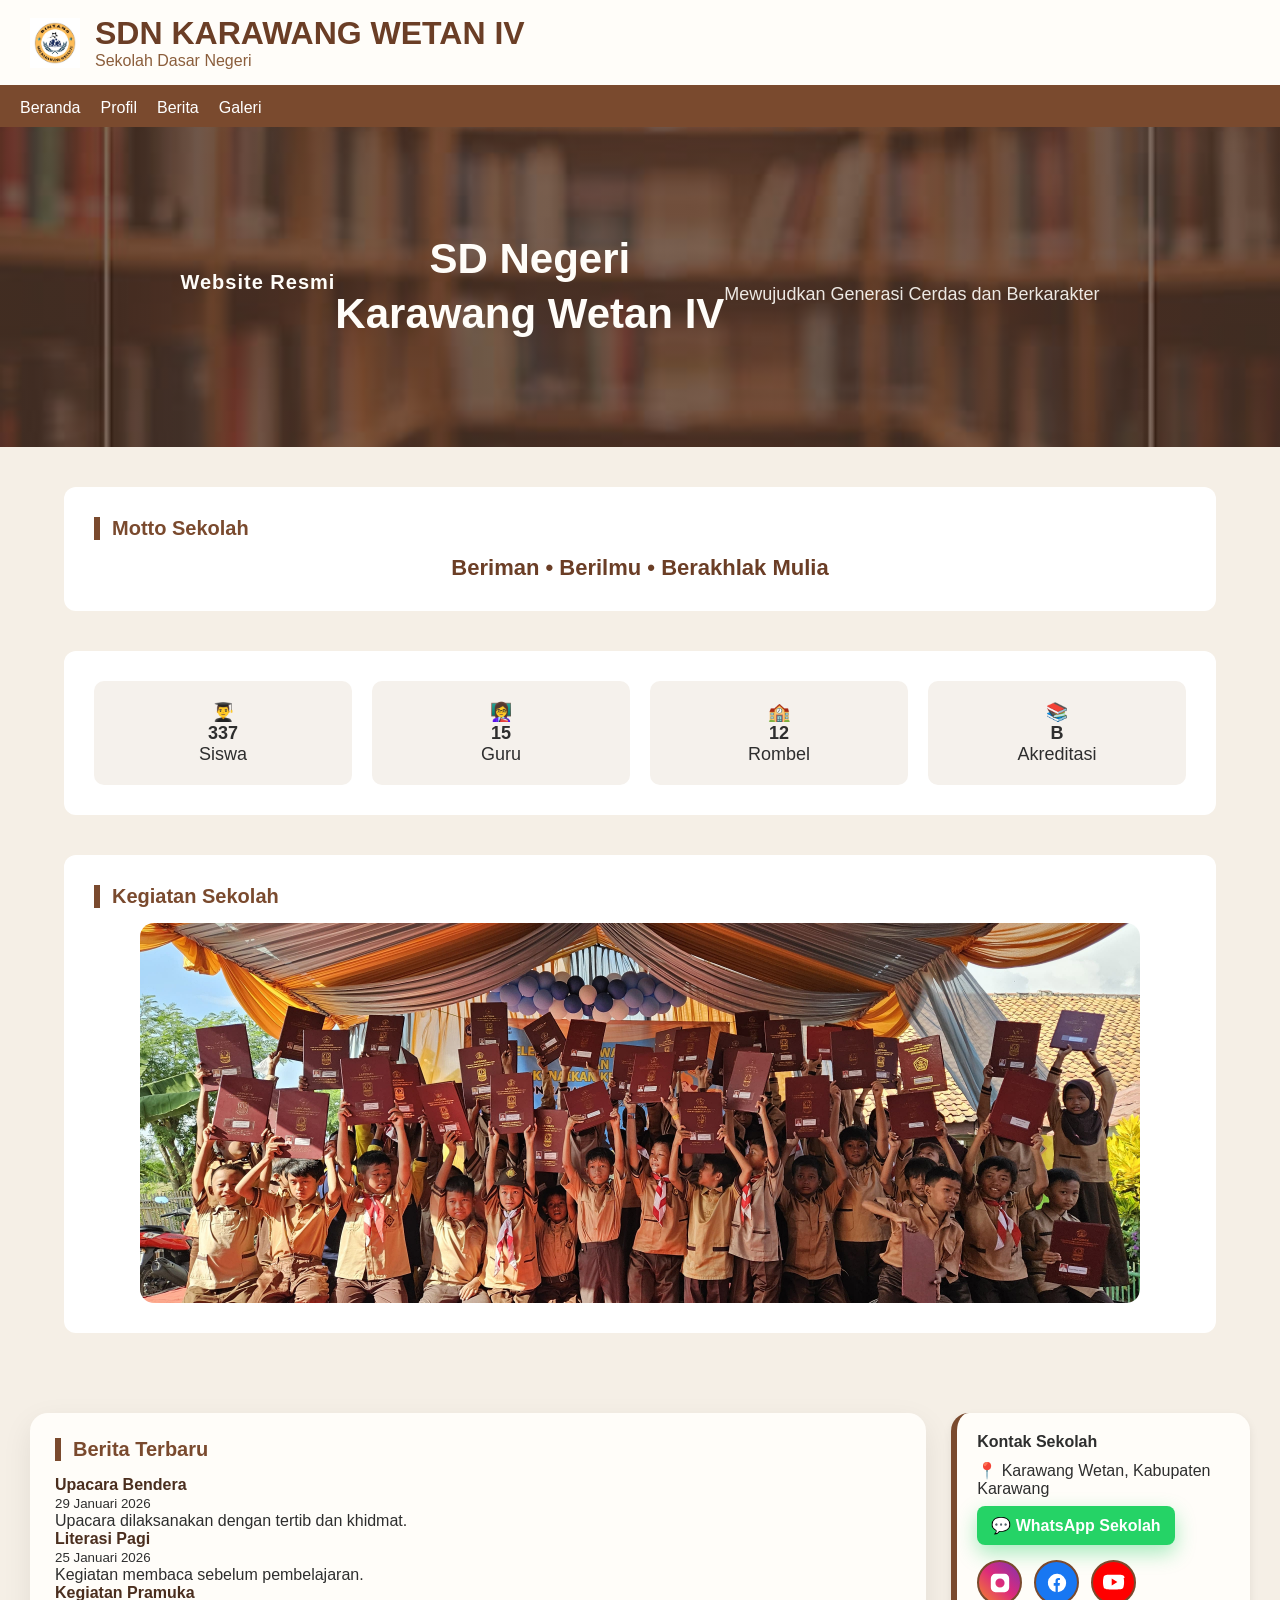
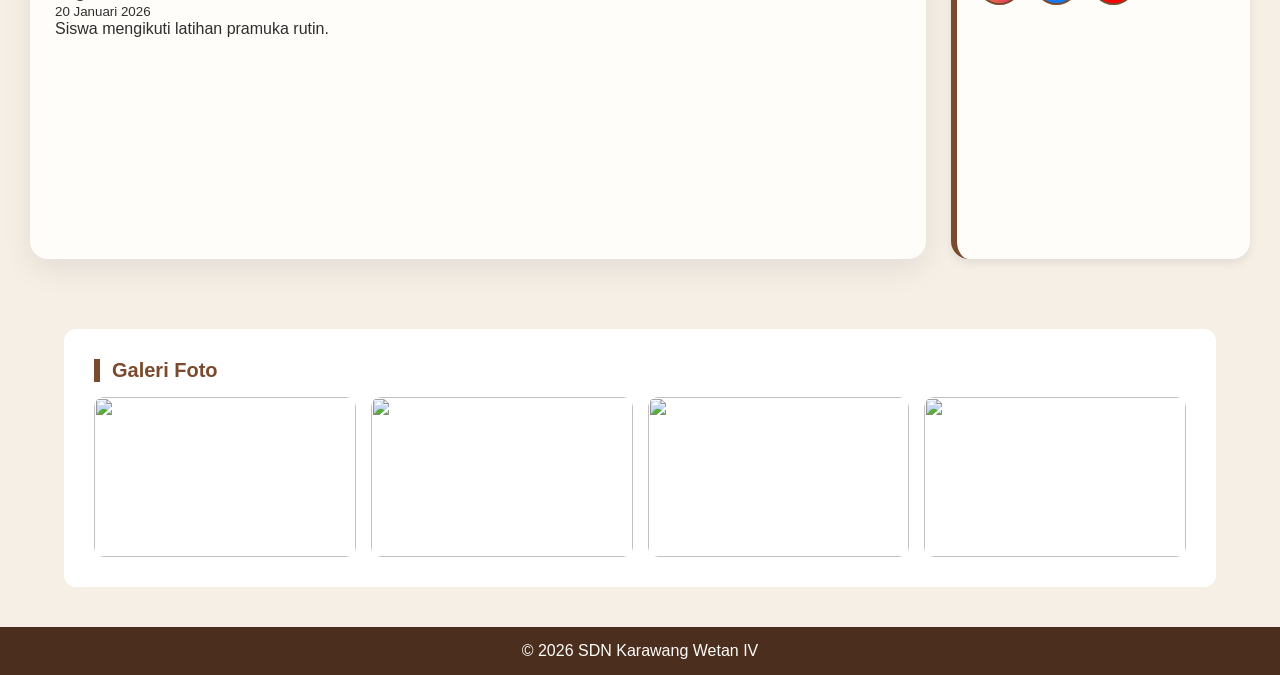
==== commit 1b7542e3: "Add files via upload" ====
--- a/index.html
+++ b/index.html
@@ -53,9 +53,9 @@
 <section class="section fade-in">
     <h2 class="section-title">Kegiatan Sekolah</h2>
     <div class="slider">
-        <img src="slide1.jpg" class="slide active">
-        <img src="slide2.jpg" class="slide">
-        <img src="slide3.jpg" class="slide">
+        <img src="beranda.jpg" class="slide active">
+        <img src="beranda2.jpg" class="slide">
+        <img src="beranda3.jpg" class="slide">
     </div>
 </section>
 
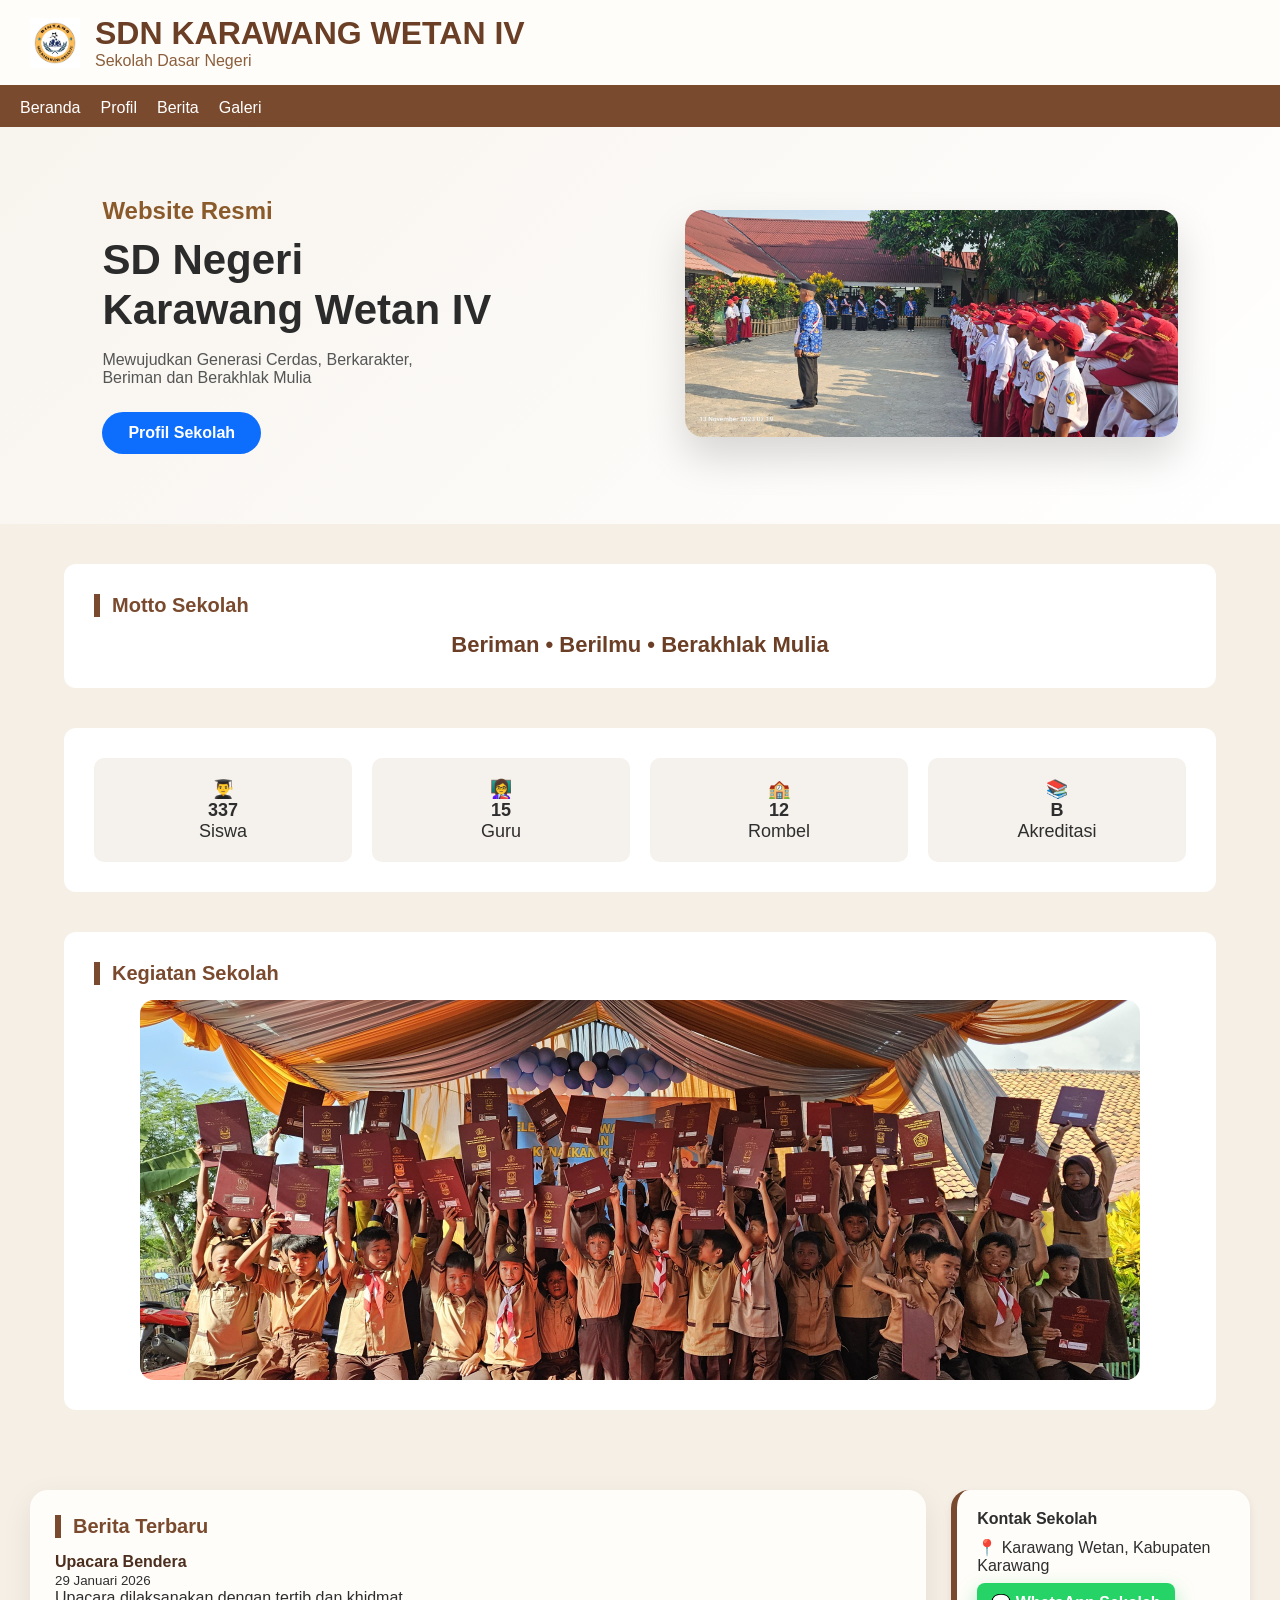
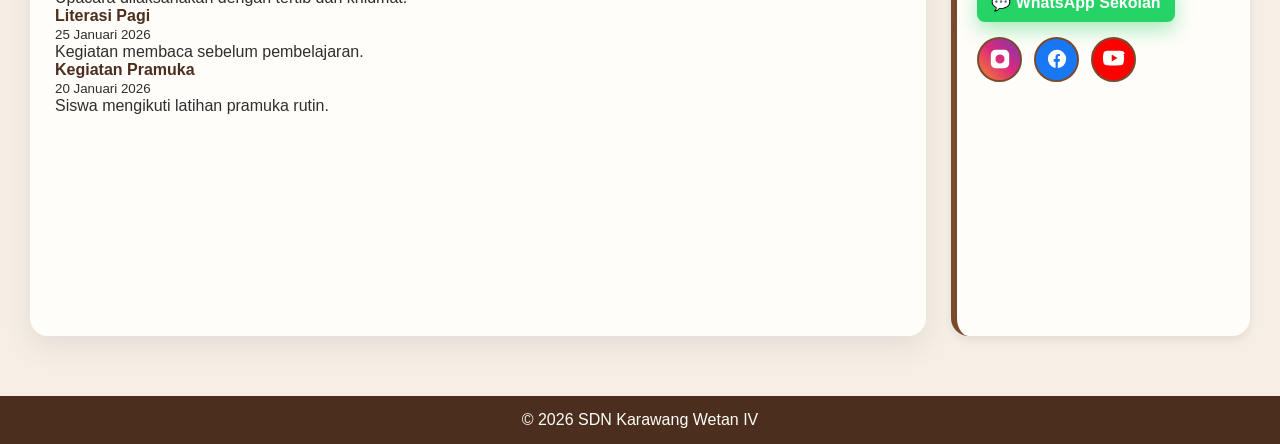
==== commit 2f1b539c: "Add files via upload" ====
--- a/index.html
+++ b/index.html
@@ -29,10 +29,27 @@
 </nav>
 
 <!-- HERO -->
-<section class="hero">
-    <h2>Website Resmi</h2>
-    <h1>SD Negeri<br>Karawang Wetan IV</h1>
-    <p class="hero-sub">Mewujudkan Generasi Cerdas dan Berkarakter</p>
+<!-- HERO BERANDA -->
+<section class="hero-split fade-in">
+    <div class="hero-text">
+        <h2>Website Resmi</h2>
+        <h1>
+            SD Negeri<br>
+            Karawang Wetan IV
+        </h1>
+        <p>
+            Mewujudkan Generasi Cerdas, Berkarakter,<br>
+            Beriman dan Berakhlak Mulia
+        </p>
+
+        <a href="profil.html" class="btn-primary">
+            Profil Sekolah
+        </a>
+    </div>
+
+    <div class="hero-image">
+        <img src="sdn.jpg" alt="Foto SDN Karawang Wetan IV">
+    </div>
 </section>
 
 <!-- MOTTO -->
@@ -118,17 +135,6 @@
 
 </main>
 
-<!-- GALERI -->
-<section class="section fade-in">
-    <h2 class="section-title">Galeri Foto</h2>
-    <div class="gallery">
-        <img src="galeri1.jpg" onclick="openLightbox(this)">
-        <img src="galeri2.jpg" onclick="openLightbox(this)">
-        <img src="galeri3.jpg" onclick="openLightbox(this)">
-        <img src="galeri4.jpg" onclick="openLightbox(this)">
-    </div>
-</section>
-
 <!-- LIGHTBOX -->
 <div id="lightbox" onclick="closeLightbox()">
     <img id="lightbox-img">
--- a/style.css
+++ b/style.css
@@ -644,3 +644,65 @@
     max-height: 90%;
     border-radius: 12px;
 }
+/* HERO SPLIT (LIKE SMKN 1 CIMAHI) */
+.hero-split {
+    display: grid;
+    grid-template-columns: 1.1fr 1fr;
+    align-items: center;
+    gap: 40px;
+    padding: 70px 8%;
+    background: linear-gradient(135deg, #f8f4ee, #ffffff);
+}
+
+.hero-text h2 {
+    color: #8b5a2b; /* coklat pendidikan */
+    font-weight: 600;
+    margin-bottom: 10px;
+}
+
+.hero-text h1 {
+    font-size: 42px;
+    line-height: 1.2;
+    margin-bottom: 15px;
+    color: #2b2b2b;
+}
+
+.hero-text p {
+    font-size: 16px;
+    color: #555;
+    margin-bottom: 25px;
+}
+
+.btn-primary {
+    display: inline-block;
+    padding: 12px 26px;
+    background: #0d6efd;
+    color: white;
+    text-decoration: none;
+    border-radius: 30px;
+    font-weight: 600;
+    transition: 0.3s;
+}
+
+.btn-primary:hover {
+    background: #084298;
+}
+
+/* HERO IMAGE */
+.hero-image img {
+    width: 100%;
+    border-radius: 18px;
+    box-shadow: 0 20px 40px rgba(0,0,0,0.15);
+}
+
+/* RESPONSIVE */
+@media (max-width: 768px) {
+    .hero-split {
+        grid-template-columns: 1fr;
+        text-align: center;
+    }
+
+    .hero-text h1 {
+        font-size: 30px;
+    }
+}
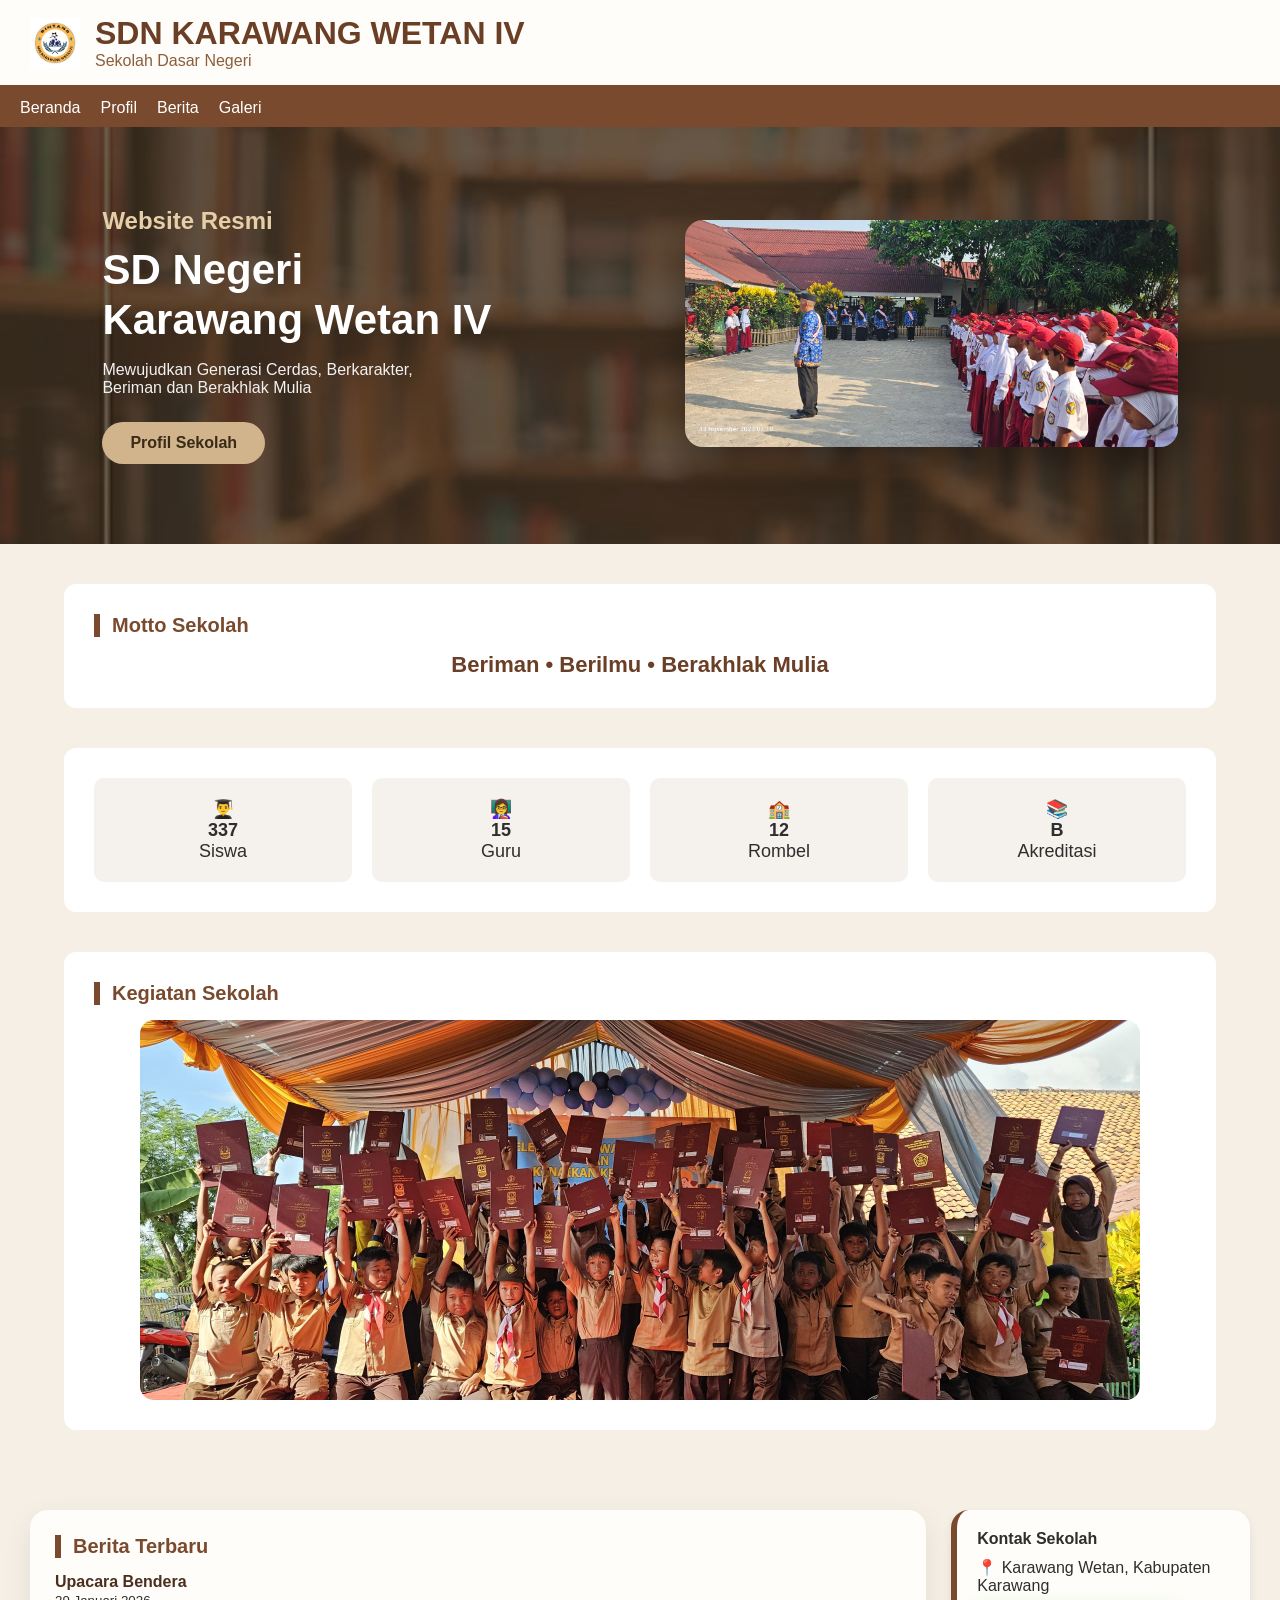
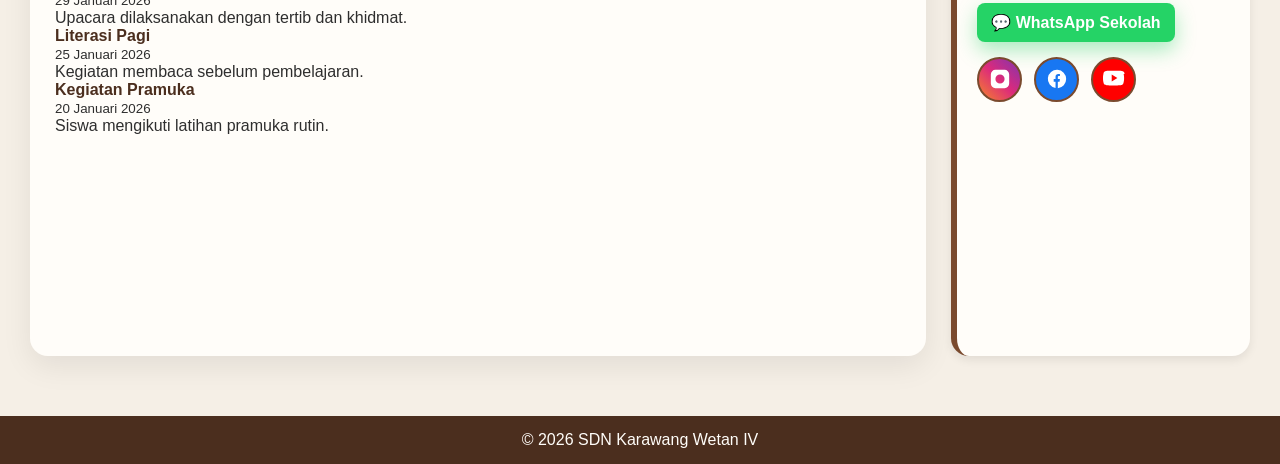
==== commit 7133435b: "Add files via upload" ====
--- a/index.html
+++ b/index.html
@@ -71,8 +71,9 @@
     <h2 class="section-title">Kegiatan Sekolah</h2>
     <div class="slider">
         <img src="beranda.jpg" class="slide active">
-        <img src="beranda2.jpg" class="slide">
+        <img src="sampah.jpeg" class="slide">
         <img src="beranda3.jpg" class="slide">
+        <img src="sampah2.jpeg" class="slide">
     </div>
 </section>
 
--- a/style.css
+++ b/style.css
@@ -644,18 +644,42 @@
     max-height: 90%;
     border-radius: 12px;
 }
-/* HERO SPLIT (LIKE SMKN 1 CIMAHI) */
+/* HERO SPLIT + BACKGROUND PERPUSTAKAAN */
 .hero-split {
+    position: relative;
     display: grid;
     grid-template-columns: 1.1fr 1fr;
     align-items: center;
     gap: 40px;
-    padding: 70px 8%;
-    background: linear-gradient(135deg, #f8f4ee, #ffffff);
-}
-
+    padding: 80px 8%;
+    color: #fff;
+
+    /* BACKGROUND PERPUSTAKAAN */
+    background-image: url("perpustakaan.jpg");
+    background-size: cover;
+    background-position: center;
+    background-repeat: no-repeat;
+}
+
+/* OVERLAY AGAR TEKS TERBACA */
+.hero-split::before {
+    content: "";
+    position: absolute;
+    inset: 0;
+    background: rgba(58, 42, 24, 0.75); /* coklat edukatif */
+    z-index: 0;
+}
+
+/* ISI DI ATAS OVERLAY */
+.hero-text,
+.hero-image {
+    position: relative;
+    z-index: 1;
+}
+
+/* TEKS */
 .hero-text h2 {
-    color: #8b5a2b; /* coklat pendidikan */
+    color: #e6cfa7;
     font-weight: 600;
     margin-bottom: 10px;
 }
@@ -664,35 +688,35 @@
     font-size: 42px;
     line-height: 1.2;
     margin-bottom: 15px;
-    color: #2b2b2b;
 }
 
 .hero-text p {
     font-size: 16px;
-    color: #555;
+    color: #f1f1f1;
     margin-bottom: 25px;
 }
 
+/* TOMBOL */
 .btn-primary {
     display: inline-block;
-    padding: 12px 26px;
-    background: #0d6efd;
-    color: white;
+    padding: 12px 28px;
+    background: #d2b48c;
+    color: #3a2a18;
     text-decoration: none;
     border-radius: 30px;
-    font-weight: 600;
+    font-weight: 700;
     transition: 0.3s;
 }
 
 .btn-primary:hover {
-    background: #084298;
-}
-
-/* HERO IMAGE */
+    background: #c19a6b;
+}
+
+/* GAMBAR SEKOLAH */
 .hero-image img {
     width: 100%;
     border-radius: 18px;
-    box-shadow: 0 20px 40px rgba(0,0,0,0.15);
+    box-shadow: 0 20px 40px rgba(0,0,0,0.4);
 }
 
 /* RESPONSIVE */
@@ -706,3 +730,80 @@
         font-size: 30px;
     }
 }
+/* HERO BERITA */
+.hero-berita {
+    background: linear-gradient(
+        rgba(58,42,24,0.75),
+        rgba(58,42,24,0.75)
+    ),
+    url("perpustakaan.jpg") center/cover no-repeat;
+    padding: 70px 20px;
+    text-align: center;
+    color: #fff;
+}
+
+.hero-berita h1 {
+    font-size: 36px;
+    margin-bottom: 10px;
+}
+
+.hero-berita p {
+    color: #f1e6d2;
+}
+
+/* GRID BERITA */
+.news-grid {
+    display: grid;
+    grid-template-columns: repeat(auto-fit, minmax(280px, 1fr));
+    gap: 30px;
+}
+
+/* CARD BERITA */
+.news-card {
+    background: #fff;
+    border-radius: 16px;
+    overflow: hidden;
+    box-shadow: 0 15px 30px rgba(0,0,0,0.1);
+    transition: transform 0.3s;
+}
+
+.news-card:hover {
+    transform: translateY(-8px);
+}
+
+.news-card img {
+    width: 100%;
+    height: 180px;
+    object-fit: cover;
+}
+
+.news-body {
+    padding: 18px;
+}
+
+.news-date {
+    font-size: 13px;
+    color: #8b5a2b;
+}
+
+.news-body h3 {
+    font-size: 18px;
+    margin: 8px 0;
+}
+
+.news-body p {
+    font-size: 14px;
+    color: #555;
+}
+
+.read-more {
+    display: inline-block;
+    margin-top: 12px;
+    color: #0d6efd;
+    font-weight: 600;
+    text-decoration: none;
+}
+
+.read-more:hover {
+    text-decoration: underline;
+}
